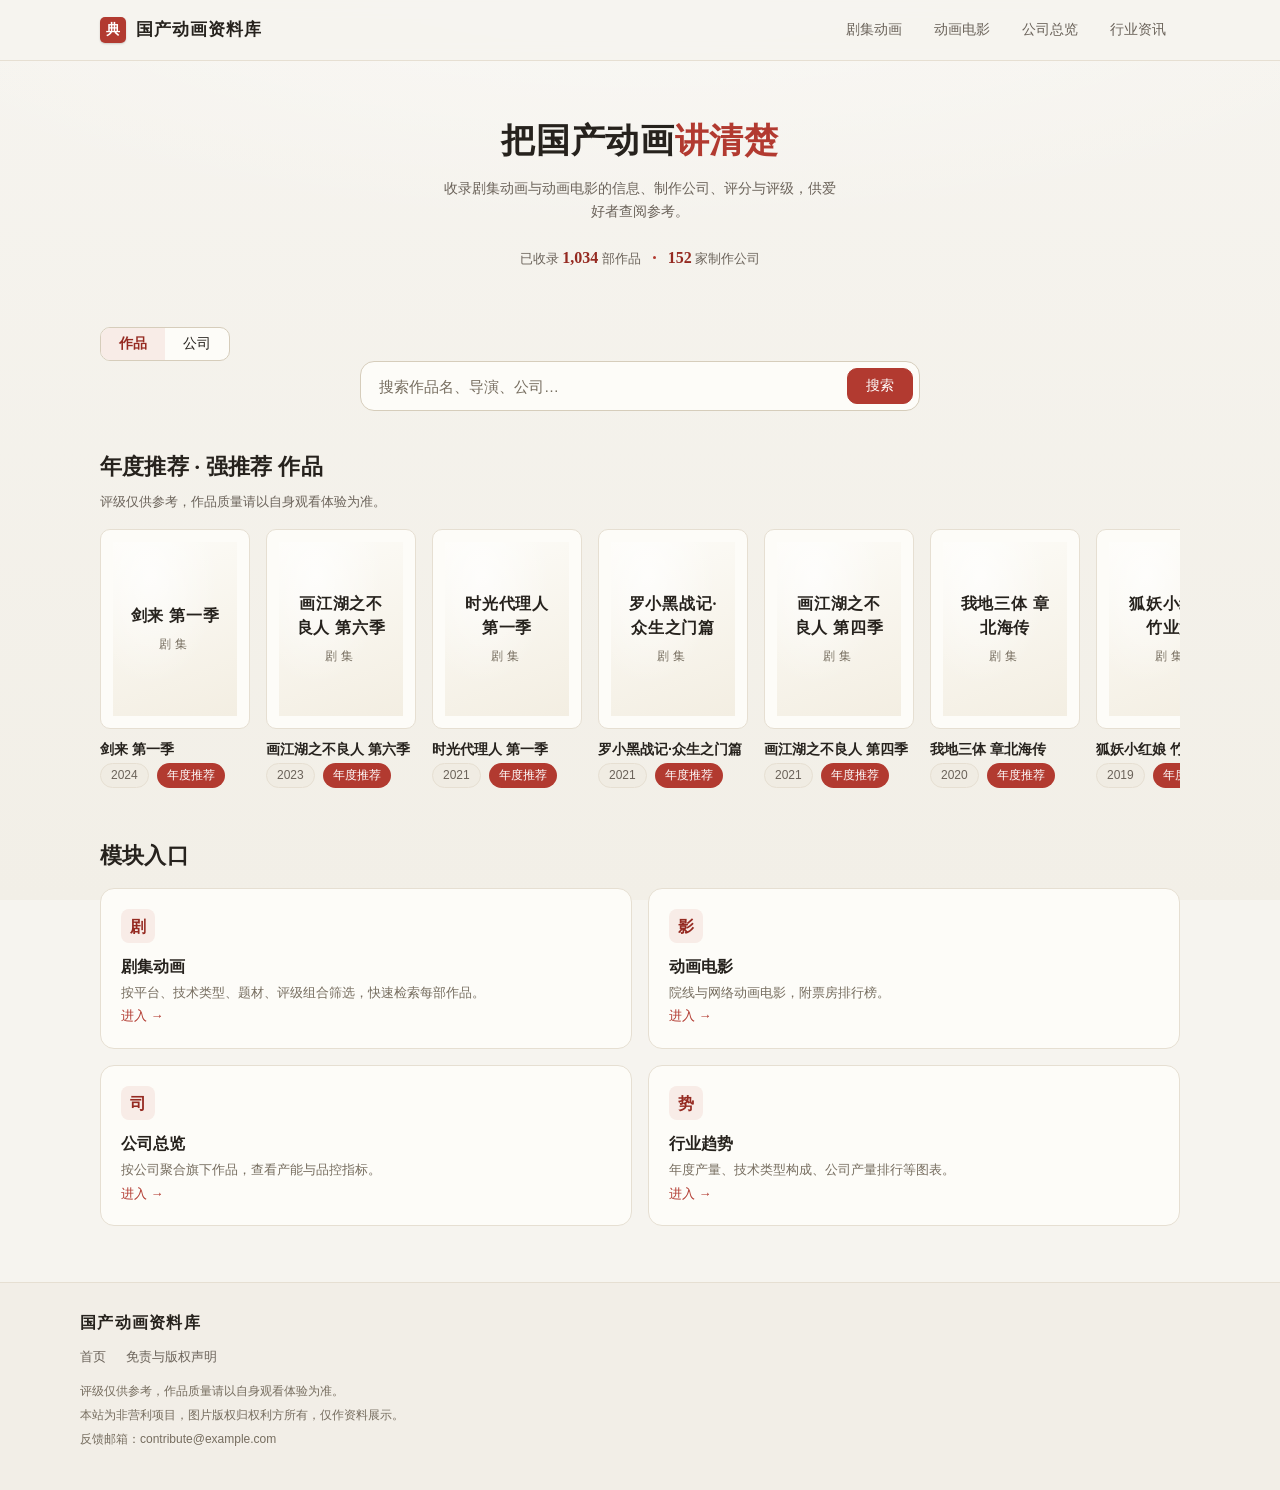
==== index.html @ db4b47f0 "Add files via upload" ====
<!doctype html>
<!-- ============================================================
  国产动画资料库 | 主页 index.html
  ------------------------------------------------------------
  结构（自上而下）：
  1. 定位区（hero）：站名定位 + 收录统计（JS 填充数字）
  2. 全站搜索（#search-box，由 js/index.js 的 App.initSearch 注入）
  3. 年度推荐 · 强推荐 作品（横向滚动卡片行，JS 渲染）
  4. 模块入口：剧集动画 / 动画电影 / 公司总览 / 行业资讯
  5. 页脚（#site-footer，由 js/common.js 的 App.mountChrome 注入）

  依赖：css/style.css、tv-data.js（数据）、js/common.js（公共）、js/index.js（本页逻辑）
  注：顶栏导航由 common.js 统一挂载，勿在此手写导航。
  ============================================================ -->
<html lang="zh-CN">
  <head>
    <meta charset="UTF-8" />
    <meta name="viewport" content="width=device-width, initial-scale=1.0" />
    <title>国产动画资料库 | 把国产动画讲清楚</title>
    <meta
      name="description"
      content="收录剧集动画与动画电影的信息、制作公司、评分与评级，独立于平台之外，供爱好者查阅参考。"
    />
    <link rel="icon" href="favicon.svg" type="image/svg+xml" />
    <link rel="stylesheet" href="css/style.css" />
  </head>

  <body>
    <!-- 顶栏（由 common.js 挂载导航内容） -->
    <header class="site-header" id="site-header"></header>

    <main class="site-main">
      <div class="container">
        <!-- ============ 1. 定位区 ============ -->
        <section class="site-hero">
          <h1 class="hero-title">把国产动画<span class="mark">讲清楚</span></h1>
          <p class="hero-sub">
            收录剧集动画与动画电影的信息、制作公司、评分与评级，供爱好者查阅参考。
          </p>
          <!-- 统计数字由 js/index.js 从数据实时计算填充 -->
          <p class="stat-line-hero">
            <span>已收录 <strong id="stat-total">…</strong> 部作品</span>
            <span class="sep"></span>
            <span><strong id="stat-company">…</strong> 家制作公司</span>
          </p>
        </section>

        <!-- ============ 2. 全站搜索（作品 / 公司） ============ -->
        <div id="search-box"></div>

        <!-- ============ 3. 年度推荐 · 强推荐 作品 ============ -->
        <section class="home-block">
          <h2>年度推荐 · 强推荐 作品</h2>
          <p class="sub">评级仅供参考，作品质量请以自身观看体验为准。</p>
          <!-- 卡片行由 js/index.js 渲染（横向滚动） -->
          <div class="h-scroll" id="top-works"></div>
        </section>

        <!-- ============ 4. 模块入口 ============ -->
        <section class="home-block">
          <h2>模块入口</h2>
          <div class="entry-grid">
            <a class="entry-card" href="series.html">
              <div class="ec-icon">剧</div>
              <h3>剧集动画</h3>
              <p class="ec-desc">
                按平台、技术类型、题材、评级组合筛选，快速检索每部作品。
              </p>
              <span class="ec-go">进入 →</span>
            </a>
            <a class="entry-card" href="movies.html">
              <div class="ec-icon">影</div>
              <h3>动画电影</h3>
              <p class="ec-desc">院线与网络动画电影，附票房排行榜。</p>
              <span class="ec-go">进入 →</span>
            </a>
            <a class="entry-card" href="company.html">
              <div class="ec-icon">司</div>
              <h3>公司总览</h3>
              <p class="ec-desc">按公司聚合旗下作品，查看产能与品控指标。</p>
              <span class="ec-go">进入 →</span>
            </a>
            <a class="entry-card" href="industry.html">
              <div class="ec-icon">势</div>
              <h3>行业趋势</h3>
              <p class="ec-desc">
                年度产量、技术类型构成、公司产量排行等图表。
              </p>
              <span class="ec-go">进入 →</span>
            </a>
          </div>
        </section>
      </div>
    </main>

    <!-- 页脚（由 common.js 挂载内容） -->
    <footer class="site-footer" id="site-footer"></footer>

    <!-- 脚本：数据 → 公共逻辑 → 本页逻辑 -->
    <script src="tv-data.js"></script>
    <script src="js/common.js"></script>
    <script src="js/index.js"></script>
  </body>
</html>
---- css/style.css ----
/* ============================================================
   国产动画资料库 | 全站设计系统 style.css
   ------------------------------------------------------------
   美术方向：宣纸 · 墨 · 朱砂（典籍 / 字典气质）
   - 纸色   #f6f4ef  宣纸底
   - 墨色   #26221d  正文墨
   - 朱砂   #b23a30  唯一强调色（印章 / 链接 / 评级高亮）
   - 标题   宋体系（Noto Serif SC / Source Han Serif SC / Songti SC / SimSun）
   - 正文   黑体系（系统默认 sans-serif）

   设计原则（taste-skill + impeccable 校准）：
   - 单页视觉层级：一个强调色（朱砂），其余全部纸墨灰度
   - 标题一律宽容器，禁止换行成墙（最多 2-3 行）
   - 网格用 auto-fill，天然无空洞；章节间距大，段落感分明
   - 大量空数据的场景（本网站初期字段大量缺失）：空状态本身
     也是设计：封面占位做"古籍书名页"风格，缺失字段显示
     "暂无"，禁止丑陋的空白
   - 无障碍：focus-visible 可见、prefers-reduced-motion 降级、
     语义化标签、aria-current 导航高亮

   使用方式：全站页面 <link rel="stylesheet" href="css/style.css">
   令牌集中在 :root，改主题只改这里。
   ============================================================ */

/* ============================================================
   1. 设计令牌（:root）
   ============================================================ */
:root {
  /* ---- 颜色：纸墨 ---- */
  --bg: #f6f4ef;              /* 宣纸底（页面背景） */
  --surface: #fdfcf8;         /* 纸卡（卡片/面板背景） */
  --surface-2: #f0ece3;       /* 浅纸（次级底色/hover） */
  --border: #e6dfd2;          /* 细线（hairline 分隔线） */
  --border-strong: #d6cdbb;   /* 强边框（输入框等） */
  --text: #26221d;            /* 墨（正文） */
  --text-2: #6b635a;          /* 暖墨灰（次级文字） */
  --text-3: #766d5f;          /* 浅墨（弱化文字/占位） */
  --muted: #7d7466;
  --muted-soft: #f0ece3;

  /* ---- 颜色：印泥朱砂（唯一强调色） ---- */
  --accent: #b23a30;          /* 朱砂主色 */
  --accent-strong: #952a21;   /* 深朱（hover/按压） */
  --accent-soft: #f8ece7;     /* 浅朱底（选中态背景） */
  --accent-line: #e6c5bc;     /* 朱线（描边） */

  /* ---- 颜色：语义（评级徽标等） ---- */
  --ok: #3d6b3d;              /* 正面（佳作类） */
  --ok-soft: #eef3e8;
  --warn: #8a5a17;
  --warn-soft: #f7f0e0;
  --danger: #9a2b23;          /* 警示（不推荐类） */
  --danger-soft: #f9eae6;

  /* ---- 字体 ---- */
  --font-display: "Noto Serif SC", "Source Han Serif SC", "Songti SC", "SimSun", serif; /* 标题宋体 */
  --font-body: -apple-system, "Segoe UI", "Microsoft YaHei", "PingFang SC", "Hiragino Sans GB", sans-serif; /* 正文黑体 */

  /* ---- 字号阶梯 ---- */
  --fs-tiny: 12px;
  --fs-small: 13px;
  --fs-body: 14px;
  --fs-medium: 16px;
  --fs-large: 18px;
  --fs-title: 22px;
  --fs-hero: 30px;

  /* ---- 间距阶梯（8px 基准） ---- */
  --sp-1: 4px;
  --sp-2: 8px;
  --sp-3: 12px;
  --sp-4: 16px;
  --sp-5: 20px;
  --sp-6: 28px;
  --sp-7: 40px;
  --sp-8: 56px;

  /* ---- 圆角 ---- */
  --r-sm: 6px;
  --r-md: 10px;
  --r-lg: 14px;
  --r-pill: 999px;

  /* ---- 阴影（纸感，轻微） ---- */
  --shadow-sm: 0 1px 2px rgb(38 34 29 / 0.08);
  --shadow-md: 0 4px 14px rgb(38 34 29 / 0.10);
  --shadow-lg: 0 10px 30px rgb(38 34 29 / 0.14);

  /* ---- 布局 ---- */
  --container: 1120px;        /* 内容最大宽度 */
  --header-h: 60px;           /* 顶栏高度 */
}

/* ============================================================
   2. 基础重置与全局
   ============================================================ */
* { margin: 0; padding: 0; box-sizing: border-box; }

html { -webkit-text-size-adjust: 100%; }

body {
  font-family: var(--font-body);
  font-size: var(--fs-body);
  line-height: 1.7;
  color: var(--text);
  background: var(--bg);
  /* 宣纸质感：极淡的暖色噪点渐变，模拟纸面纤维 */
  background-image:
    radial-gradient(ellipse 120% 60% at 50% -10%, rgb(255 255 255 / 0.5), transparent 60%),
    linear-gradient(180deg, var(--bg) 0%, #f2efe7 100%);
  background-attachment: fixed;
  min-height: 100vh;
  display: flex;
  flex-direction: column;
}

/* 正文中的链接：朱砂、带下划线，hover 深朱 */
a { color: var(--accent); text-decoration: none; }
a:hover { color: var(--accent-strong); text-decoration: underline; }

/* 标题：宋体（典籍气质），墨色；宽容器，禁止换行成墙 */
h1, h2, h3, h4 { font-family: var(--font-display); color: var(--text); line-height: 1.45; }
h1 { font-size: var(--fs-hero); font-weight: 700; letter-spacing: 0.02em; }
h2 { font-size: var(--fs-title); font-weight: 700; letter-spacing: 0.01em; }
h3 { font-size: var(--fs-large); font-weight: 600; }

img { max-width: 100%; display: block; }

/* 文字选中：淡朱底色 */
::selection { background: var(--accent-line); color: var(--text); }

/* 主内容区：撑开剩余高度，页脚贴底 */
.site-main { flex: 1; }

/* 内容容器 */
.container {
  width: 100%;
  max-width: var(--container);
  margin: 0 auto;
  padding: 0 var(--sp-5);
}

/* 区块标题带副标（如"评级仅供参考"） */
.block-title { display: flex; align-items: baseline; gap: var(--sp-3); flex-wrap: wrap; }
.block-title .sub { font-size: var(--fs-small); color: var(--text-3); font-weight: 400; }

/* ============================================================
   3. 顶栏导航
   ============================================================ */
.site-header {
  position: sticky; top: 0; z-index: 100;
  background: rgb(246 244 239 / 0.92);
  backdrop-filter: blur(8px);
  border-bottom: 1px solid var(--border);
}
.header-inner {
  height: var(--header-h);
  display: flex; align-items: center; gap: var(--sp-5);
}

/* 站名：印章 + 名称 */
.brand {
  display: flex; align-items: center; gap: 10px;
  color: var(--text); text-decoration: none;
}
.brand:hover { color: var(--text); text-decoration: none; }
/* 朱砂印章方块，内嵌"典"字 */
.brand .seal {
  width: 26px; height: 26px; border-radius: 5px;
  background: var(--accent); color: #fff;
  display: inline-flex; align-items: center; justify-content: center;
  font-family: var(--font-display); font-size: 14px; font-weight: 700;
  box-shadow: 0 1px 2px rgb(38 34 29 / 0.2);
  flex-shrink: 0;
}
.brand .cn {
  font-family: var(--font-display); font-size: 17px; font-weight: 700;
  letter-spacing: 0.06em; white-space: nowrap;
}

/* 导航链接组 */
.site-nav { margin-left: auto; }
.site-nav ul { list-style: none; display: flex; gap: 4px; }
.site-nav a {
  display: block; padding: 7px 14px; border-radius: var(--r-pill);
  color: var(--text-2); font-size: var(--fs-body);
  transition: background 140ms ease-out, color 140ms ease-out;
}
.site-nav a:hover { color: var(--text); text-decoration: none; background: var(--muted-soft); }
/* 当前页高亮：浅朱底 + 朱砂字 */
.site-nav a[aria-current="page"] {
  color: var(--accent-strong); background: var(--accent-soft);
  font-weight: 600;
}

/* 移动端导航开关（JS 切换 .open） */
.nav-toggle {
  display: none; margin-left: auto;
  width: 38px; height: 38px; border: 1px solid var(--border-strong);
  border-radius: var(--r-sm); background: var(--surface);
  color: var(--text); font-size: 18px; cursor: pointer;
}
.nav-mobile {
  display: none;
  background: var(--surface); border-bottom: 1px solid var(--border);
  padding: var(--sp-2) var(--sp-5) var(--sp-4);
}
.nav-mobile ul { list-style: none; display: grid; gap: 2px; }
.nav-mobile a {
  display: block; padding: 10px 12px; border-radius: var(--r-sm);
  color: var(--text-2);
}
.nav-mobile a:hover { text-decoration: none; background: var(--muted-soft); }
.nav-mobile a[aria-current="page"] { color: var(--accent-strong); background: var(--accent-soft); font-weight: 600; }

/* 窄屏：隐藏横向导航，显示汉堡按钮 */
@media (max-width: 760px) {
  .site-nav { display: none; }
  .nav-toggle { display: inline-flex; align-items: center; justify-content: center; }
  .nav-mobile.open { display: block; }
}

/* ============================================================
   4. 页脚
   ============================================================ */
.site-footer {
  margin-top: var(--sp-8);
  border-top: 1px solid var(--border);
  background: rgb(240 236 227 / 0.6);
}
.footer-inner { padding: var(--sp-6) 0 var(--sp-7); }
.footer-inner h3 {
  font-family: var(--font-display); letter-spacing: 0.08em;
  font-size: var(--fs-medium); margin-bottom: var(--sp-3);
}
.footer-links { display: flex; flex-wrap: wrap; gap: 6px var(--sp-5); margin-bottom: var(--sp-3); }
.footer-links a { font-size: var(--fs-small); color: var(--text-2); }
.footer-meta { display: grid; gap: 4px; }
.footer-meta span { font-size: var(--fs-tiny); color: var(--text-3); }

/* ============================================================
   5. 通用按钮
   ============================================================ */
.btn {
  display: inline-flex; align-items: center; justify-content: center; gap: 6px;
  padding: 8px 18px;
  border: 1px solid var(--border-strong); border-radius: var(--r-md);
  background: var(--surface); color: var(--text);
  font-family: inherit; font-size: var(--fs-body);
  cursor: pointer;
  transition: border-color 140ms ease-out, background 140ms ease-out, color 140ms ease-out, box-shadow 140ms ease-out;
}
.btn:hover { border-color: var(--accent-line); box-shadow: var(--shadow-sm); }
/* 主按钮：朱砂实底 + 白字（对比度达标） */
.btn--primary {
  background: var(--accent); border-color: var(--accent); color: #fff;
}
.btn--primary:hover { background: var(--accent-strong); border-color: var(--accent-strong); color: #fff; }
/* 分段选择器（作品/公司 tab 等）：选中项浅朱底 */
.segmented { display: inline-flex; border: 1px solid var(--border-strong); border-radius: var(--r-md); overflow: hidden; background: var(--surface); }
.segmented .btn {
  border: 0; border-radius: 0; background: transparent; padding: 7px 18px;
}
.segmented .btn[aria-pressed="true"] { background: var(--accent-soft); color: var(--accent-strong); font-weight: 600; }

/* ============================================================
   6. 徽标（评级 / 类型标签等小标识）
   ============================================================ */
.badge {
  display: inline-flex; align-items: center;
  padding: 1px 9px; border-radius: var(--r-pill);
  font-size: var(--fs-tiny); line-height: 1.8; white-space: nowrap;
  border: 1px solid transparent;
}
/* 评级徽标配色（按对外 grade 分档） */
.badge--annual { background: var(--accent); color: #fff; }            /* 年度推荐：朱砂实底 */
.badge--excellent { background: var(--text); color: #fff; }           /* 佳作：墨实底 */
.badge--ok { background: var(--surface); border-color: var(--border-strong); color: var(--text-2); } /* 还行/能看：中性描边 */
.badge--pending { background: transparent; border-style: dashed; border-color: var(--border-strong); color: var(--text-3); } /* 暂未评级：虚线 */
.badge--reject { background: var(--surface); border-color: var(--accent-line); color: var(--danger); } /* 不推荐：朱线灰底 */

/* 通用小标签（技术类型 / 题材等）：浅纸底 */
.tag {
  display: inline-flex; align-items: center;
  padding: 1px 10px; border-radius: var(--r-pill);
  font-size: var(--fs-tiny); line-height: 1.8;
  background: var(--muted-soft); color: var(--text-2);
  border: 1px solid var(--border);
}

/* ============================================================
   7. 作品卡（列表页 / 首页通用）
   ============================================================ */
/* auto-fill 网格：任意数量卡片都不留空洞 */
.work-grid {
  display: grid;
  grid-template-columns: repeat(auto-fill, minmax(150px, 1fr));
  gap: var(--sp-5) var(--sp-4);
}
.work-grid--wide { grid-template-columns: repeat(auto-fill, minmax(170px, 1fr)); }

.work-card {
  display: block; text-decoration: none; color: var(--text);
}
.work-card:hover { text-decoration: none; color: var(--text); }

/* 封面区：3:4 竖版，圆角纸卡 */
.work-card .cover {
  aspect-ratio: 3 / 4;
  border-radius: var(--r-md);
  border: 1px solid var(--border);
  background: var(--surface);
  overflow: hidden;
  position: relative;
  display: flex; align-items: center; justify-content: center;
  padding: var(--sp-3);
  transition: border-color 160ms ease-out, box-shadow 160ms ease-out, transform 160ms ease-out;
}
.work-card:hover .cover {
  border-color: var(--accent-line);
  box-shadow: var(--shadow-md);
  transform: translateY(-2px);
}
.work-card .cover img { width: 100%; height: 100%; object-fit: cover; }

/* 封面占位：无图时的"古籍书名页"风格（宋体居中，纸纹底） */
.cover-placeholder {
  width: 100%; height: 100%;
  display: flex; flex-direction: column; align-items: center; justify-content: center; gap: 6px;
  background:
    radial-gradient(ellipse at 30% 20%, rgb(255 255 255 / 0.7), transparent 55%),
    linear-gradient(160deg, var(--surface) 0%, #f3eee2 100%);
  text-align: center;
  padding: var(--sp-3);
}
.cover-placeholder .cp-name {
  font-family: var(--font-display);
  font-size: var(--fs-medium); font-weight: 600; color: var(--text);
  line-height: 1.5; letter-spacing: 0.05em;
  display: -webkit-box; -webkit-line-clamp: 4; -webkit-box-orient: vertical; overflow: hidden;
}
.cover-placeholder .cp-type {
  font-size: var(--fs-tiny); color: var(--text-3);
  letter-spacing: 0.3em;
}

/* 卡内文字 */
.work-card .w-name {
  margin-top: 10px;
  font-size: var(--fs-body); font-weight: 600; line-height: 1.45;
  display: -webkit-box; -webkit-line-clamp: 2; -webkit-box-orient: vertical; overflow: hidden;
}
.work-card .w-meta {
  margin-top: 3px;
  display: flex; align-items: center; gap: 8px; flex-wrap: wrap;
  font-size: var(--fs-small); color: var(--text-3);
}

/* 横向滚动行（首页强推荐区） */
.h-scroll {
  display: flex; gap: var(--sp-4);
  overflow-x: auto; padding-bottom: var(--sp-3);
  scroll-snap-type: x proximity;
  scrollbar-width: none;
}
.h-scroll::-webkit-scrollbar { display: none; }
.h-scroll .work-card { flex: 0 0 150px; scroll-snap-align: start; }

/* ============================================================
   8. 搜索区（首页）
   ============================================================ */
.search-hero { margin: var(--sp-6) 0 0; }
.search-bar {
  max-width: 560px; margin: 0 auto;
  display: flex; align-items: center; gap: 8px;
  background: var(--surface);
  border: 1px solid var(--border-strong);
  border-radius: var(--r-lg); padding: 6px 6px 6px 18px;
  transition: border-color 140ms ease-out, box-shadow 140ms ease-out;
}
.search-bar:focus-within {
  border-color: var(--accent);
  box-shadow: 0 0 0 3px var(--accent-soft);
}
.search-bar input {
  flex: 1; border: 0; outline: none; background: transparent;
  font-family: inherit; font-size: 15px; color: var(--text);
  padding: 8px 0; min-width: 0;
}
.search-bar input::placeholder { color: var(--text-3); }

/* 搜索下拉结果 */
.search-wrap { position: relative; max-width: 560px; margin: 0 auto; }
.search-dropdown {
  display: none;
  position: absolute; left: 0; right: 0; top: calc(100% + 6px);
  background: var(--surface); border: 1px solid var(--border);
  border-radius: var(--r-lg); box-shadow: var(--shadow-md);
  padding: 6px; z-index: 30;
  text-align: left;
}
.search-dropdown.open { display: block; }
.search-dropdown .sd-item {
  display: flex; align-items: baseline; gap: 10px;
  width: 100%; text-align: left; padding: 9px 12px;
  border: 0; background: none; border-radius: var(--r-sm);
  font-family: inherit; font-size: var(--fs-body); color: var(--text);
  cursor: pointer;
}
.search-dropdown .sd-item:hover, .search-dropdown .sd-item[aria-selected="true"] { background: var(--muted-soft); }
.search-dropdown .sd-item .sd-name { font-weight: 500; }
.search-dropdown .sd-item .sd-meta { margin-left: auto; font-size: var(--fs-small); color: var(--text-3); white-space: nowrap; }
.search-dropdown .sd-empty { padding: 10px 12px; font-size: var(--fs-small); color: var(--text-2); }
.search-dropdown .sd-head {
  padding: 6px 12px 4px; font-size: var(--fs-tiny); color: var(--text-3);
  letter-spacing: 0.1em;
}

/* ============================================================
   9. 模块页头（列表页顶部说明区）
   ============================================================ */
.page-head { padding: var(--sp-7) 0 var(--sp-5); border-bottom: 1px solid var(--border); }
.page-head h1 { font-size: var(--fs-title); }
.page-head .sub { margin-top: var(--sp-2); color: var(--text-2); font-size: var(--fs-body); max-width: 60ch; }
.page-head .stat-line { margin-top: var(--sp-3); display: flex; align-items: center; gap: 10px; flex-wrap: wrap; font-size: var(--fs-small); color: var(--text-2); }
.page-head .stat-line .sep { width: 3px; height: 3px; border-radius: 50%; background: var(--accent); display: inline-block; }

/* ============================================================
   10. 筛选面板（列表页）
   ============================================================ */
.filter-panel {
  background: var(--surface); border: 1px solid var(--border);
  border-radius: var(--r-lg); padding: var(--sp-5);
  display: grid; gap: var(--sp-3);
  margin: var(--sp-5) 0;
}
.filter-row { display: flex; flex-wrap: wrap; gap: 8px 12px; align-items: center; }
.filter-row .f-label {
  font-size: var(--fs-small); color: var(--text-2); font-weight: 500;
  min-width: 56px;
}
/* 筛选选项组（chip 风格） */
.chip-group { display: flex; flex-wrap: wrap; gap: 6px; }
.chip {
  padding: 4px 14px; border-radius: var(--r-pill);
  border: 1px solid var(--border-strong);
  background: var(--surface); color: var(--text-2);
  font-size: var(--fs-small); font-family: inherit;
  cursor: pointer;
  transition: border-color 120ms ease-out, background 120ms ease-out, color 120ms ease-out;
}
.chip:hover { border-color: var(--accent-line); }
.chip[aria-pressed="true"] {
  background: var(--accent-soft); border-color: var(--accent-line);
  color: var(--accent-strong); font-weight: 600;
}
/* 年份范围输入框 */
.year-range { display: flex; align-items: center; gap: 6px; }
.year-range input {
  width: 84px; padding: 5px 10px;
  border: 1px solid var(--border-strong); border-radius: var(--r-sm);
  font-family: inherit; font-size: var(--fs-small); color: var(--text);
  background: var(--surface);
}
.year-range input:focus { outline: none; border-color: var(--accent); box-shadow: 0 0 0 3px var(--accent-soft); }
/* 面板内的文本搜索框 */
.filter-search { display: flex; gap: 8px; flex: 1; min-width: 220px; }
.filter-search input {
  flex: 1; padding: 7px 12px;
  border: 1px solid var(--border-strong); border-radius: var(--r-sm);
  font-family: inherit; font-size: var(--fs-small); color: var(--text);
  background: var(--surface); min-width: 0;
}
.filter-search input:focus { outline: none; border-color: var(--accent); box-shadow: 0 0 0 3px var(--accent-soft); }

/* 结果统计行 + 排序 */
.list-toolbar {
  display: flex; align-items: center; gap: var(--sp-4);
  margin-bottom: var(--sp-4); flex-wrap: wrap;
}
.list-toolbar .result-count { font-size: var(--fs-small); color: var(--text-2); }
.list-toolbar .result-count strong { color: var(--text); font-size: var(--fs-body); }
.list-toolbar .sort-box { margin-left: auto; display: flex; align-items: center; gap: 8px; }
.list-toolbar .sort-box label { font-size: var(--fs-small); color: var(--text-3); }
.list-toolbar select {
  padding: 5px 10px; border: 1px solid var(--border-strong); border-radius: var(--r-sm);
  font-family: inherit; font-size: var(--fs-small); color: var(--text); background: var(--surface);
}
.list-toolbar select:focus { outline: none; border-color: var(--accent); }

/* 空结果提示（筛选无匹配时的空状态） */
.empty-tip {
  padding: var(--sp-7) var(--sp-5); text-align: center;
  color: var(--text-3); font-size: var(--fs-body);
  border: 1px dashed var(--border-strong); border-radius: var(--r-lg);
}
.empty-tip .et-title { font-family: var(--font-display); font-size: var(--fs-large); color: var(--text-2); margin-bottom: 4px; }

/* ============================================================
   11. 列表行（横向条目：公司行 / 票房榜行等）
   ============================================================ */
.list-panel {
  background: var(--surface); border: 1px solid var(--border);
  border-radius: var(--r-lg); overflow: hidden;
}
.list-panel .lp-head {
  padding: 14px 20px; border-bottom: 1px solid var(--border);
  display: flex; align-items: baseline; gap: 10px;
}
.list-panel .lp-head h2 { font-size: var(--fs-medium); }
.list-panel .lp-head .cnt { font-size: var(--fs-small); color: var(--text-3); }
.list-row {
  display: flex; align-items: center; gap: 12px;
  padding: 12px 20px;
}
.list-row + .list-row { border-top: 1px solid var(--border); }
.list-row .lr-rank {
  width: 28px; flex-shrink: 0;
  font-family: var(--font-display); font-size: var(--fs-large); color: var(--text-3);
  text-align: center;
}
/* 票房榜前三名：朱砂色 */
.list-row:nth-child(-n+4) .lr-rank { color: var(--accent); }
.list-row .lr-name { font-weight: 600; font-size: var(--fs-body); }
.list-row .lr-name a { color: var(--text); }
.list-row .lr-name a:hover { color: var(--accent); text-decoration: none; }
.list-row .lr-meta { margin-left: auto; display: flex; align-items: center; gap: 10px; font-size: var(--fs-small); color: var(--text-3); white-space: nowrap; }
.list-row .lr-sub { font-size: var(--fs-small); color: var(--text-3); }

/* ============================================================
   12. 详情页通用
   ============================================================ */
/* 面包屑 */
.breadcrumb {
  padding: var(--sp-4) 0 0;
  font-size: var(--fs-small); color: var(--text-3);
  display: flex; align-items: center; gap: 8px; flex-wrap: wrap;
}
.breadcrumb a { color: var(--text-3); }
.breadcrumb a:hover { color: var(--accent); }
.breadcrumb .sep { color: var(--border-strong); }

/* 详情头：封面 + 标题区 */
.detail-head {
  display: flex; gap: var(--sp-6);
  padding: var(--sp-5) 0 var(--sp-6);
  align-items: flex-start;
}
.detail-head .dh-cover {
  width: 200px; flex-shrink: 0;
  aspect-ratio: 3 / 4;
  border-radius: var(--r-lg); border: 1px solid var(--border);
  overflow: hidden; background: var(--surface);
  display: flex; align-items: center; justify-content: center;
  box-shadow: var(--shadow-sm);
}
.detail-head .dh-cover img { width: 100%; height: 100%; object-fit: cover; }
.detail-head .dh-cover .cover-placeholder { border-radius: 0; }
.detail-body { flex: 1; min-width: 0; }
.detail-body h1 { font-size: var(--fs-title); line-height: 1.4; }
.detail-body .dh-badges { margin-top: var(--sp-3); display: flex; flex-wrap: wrap; gap: 8px; }
.detail-body .dh-meta { margin-top: var(--sp-4); display: grid; gap: 8px; }
.detail-body .dh-meta .dm-row { display: flex; gap: 12px; align-items: baseline; }
.detail-body .dh-meta .dm-label {
  flex-shrink: 0; width: 64px;
  font-size: var(--fs-small); color: var(--text-3);
}
.detail-body .dh-meta .dm-value { font-size: var(--fs-body); }
.detail-body .dh-meta .dm-value a { font-weight: 500; }
.detail-body .dh-note { margin-top: var(--sp-4); font-size: var(--fs-small); color: var(--text-3); }

@media (max-width: 640px) {
  .detail-head { flex-direction: column; align-items: center; text-align: center; }
  .detail-head .dh-cover { width: 160px; }
  .detail-body .dh-meta .dm-row { justify-content: center; }
  .detail-body .dh-badges { justify-content: center; }
}

/* 详情区块（简介 / 系列作品等） */
.detail-block {
  background: var(--surface); border: 1px solid var(--border);
  border-radius: var(--r-lg); padding: var(--sp-5);
  margin-top: var(--sp-5);
}
.detail-block h2 {
  font-size: var(--fs-medium); margin-bottom: var(--sp-3);
  display: flex; align-items: baseline; gap: var(--sp-2);
}
.detail-block h2 .sub { font-size: var(--fs-small); color: var(--text-3); font-weight: 400; }
.detail-block .db-empty { color: var(--text-3); font-size: var(--fs-small); }

/* 简介段落 */
.synopsis { font-size: var(--fs-body); color: var(--text-2); line-height: 1.9; }
.synopsis .syn-empty { color: var(--text-3); }

/* 信息表格（评分等）：左标签右值 */
.info-table { width: 100%; border-collapse: collapse; font-size: var(--fs-body); }
.info-table th, .info-table td { text-align: left; padding: 9px 0; border-bottom: 1px solid var(--border); }
.info-table th { width: 90px; font-weight: 500; color: var(--text-3); font-size: var(--fs-small); }
.info-table tr:last-child th, .info-table tr:last-child td { border-bottom: 0; }
.info-table .it-empty { color: var(--text-3); }

/* 系列作品区块内的当前作品高亮 */
.series-row { display: flex; align-items: center; gap: 12px; padding: 10px 0; }
.series-row + .series-row { border-top: 1px solid var(--border); }
.series-row .sr-year { width: 44px; flex-shrink: 0; font-size: var(--fs-small); color: var(--text-3); font-variant-numeric: tabular-nums; }
.series-row .sr-name { font-weight: 500; }
.series-row .sr-name a { color: var(--text); }
.series-row .sr-name a:hover { color: var(--accent); text-decoration: none; }
.series-row .sr-type { margin-left: auto; font-size: var(--fs-tiny); color: var(--text-3); }
/* 当前作品：朱砂标记 */
.series-row.current { background: var(--accent-soft); border-radius: var(--r-sm); padding: 10px 12px; margin: 0 -12px; }
.series-row.current .sr-name { color: var(--accent-strong); font-weight: 700; }

/* 时间线（公司详情页） */
.timeline { position: relative; padding: var(--sp-4) 0 0; }
.timeline .tl-item { display: flex; gap: 14px; padding: 6px 0 14px; }
.timeline .tl-dot { width: 10px; height: 10px; border-radius: 50%; background: var(--accent); margin-top: 7px; flex-shrink: 0; box-shadow: 0 0 0 3px var(--accent-soft); }
.timeline .tl-item.unrated .tl-dot { background: var(--border-strong); box-shadow: 0 0 0 3px var(--muted-soft); }
.timeline .tl-year { width: 48px; flex-shrink: 0; font-family: var(--font-display); color: var(--text-3); font-variant-numeric: tabular-nums; padding-top: 2px; }
.timeline .tl-body { flex: 1; min-width: 0; }
.timeline .tl-body .tl-name { font-weight: 600; }
.timeline .tl-body .tl-name a { color: var(--text); }
.timeline .tl-body .tl-name a:hover { color: var(--accent); text-decoration: none; }
.timeline .tl-body .tl-sub { font-size: var(--fs-small); color: var(--text-3); margin-top: 2px; }

/* 横向作品时间轴（公司详情页） */
.h-timeline {
  display: flex; gap: 4px;
  overflow-x: auto; padding: 16px 4px 8px;
  scroll-snap-type: x proximity;
}
.h-timeline .ht-item {
  flex: 0 0 104px;
  display: grid; justify-items: center; gap: 5px;
  scroll-snap-align: start;
}
.h-timeline .ht-dot {
  width: 10px; height: 10px; border-radius: 50%;
  background: var(--accent);
  box-shadow: 0 0 0 3px var(--accent-soft);
}
.h-timeline .ht-item.unrated .ht-dot { background: var(--border-strong); box-shadow: 0 0 0 3px var(--muted-soft); }
.h-timeline .ht-year { font-size: var(--fs-small); color: var(--text-3); font-variant-numeric: tabular-nums; }
.h-timeline .ht-name {
  font-size: var(--fs-small); text-align: center; line-height: 1.4;
  display: -webkit-box; -webkit-line-clamp: 2; -webkit-box-orient: vertical; overflow: hidden;
}
.h-timeline .ht-name a { color: var(--text); }
.h-timeline .ht-name a:hover { color: var(--accent); text-decoration: none; }

/* ============================================================
   13. 图表容器（行业趋势 / 公司页图表）
   ============================================================ */
.chart-box {
  background: var(--surface); border: 1px solid var(--border);
  border-radius: var(--r-lg); padding: var(--sp-5);
  margin-top: var(--sp-5);
}
.chart-box h2 { font-size: var(--fs-medium); margin-bottom: 2px; }
.chart-box .sub { font-size: var(--fs-small); color: var(--text-3); margin-bottom: var(--sp-3); }
.chart-box .chart { width: 100%; height: 320px; }
.chart-box .chart--sm { height: 260px; }

/* ============================================================
   14. 首页专用
   ============================================================ */
.site-hero { text-align: center; padding: var(--sp-8) 0 var(--sp-6); }
/* 标题宽容器：保证 2-3 行内换行，不出现文字墙 */
.hero-title { font-size: 34px; line-height: 1.4; letter-spacing: 0.02em; max-width: 22ch; margin: 0 auto; }
.hero-title .mark { color: var(--accent); }
.hero-sub { margin: var(--sp-3) auto 0; max-width: 52ch; color: var(--text-2); }
.stat-line-hero {
  margin-top: var(--sp-5);
  display: flex; align-items: center; justify-content: center; gap: 12px; flex-wrap: wrap;
  font-size: var(--fs-small); color: var(--text-2);
}
.stat-line-hero .sep { width: 3px; height: 3px; border-radius: 50%; background: var(--accent); display: inline-block; }
.stat-line-hero strong { color: var(--accent-strong); font-family: var(--font-display); font-size: var(--fs-medium); }

/* 首页区块：大间距，章节感 */
.home-block { margin-top: var(--sp-7); }
.home-block > h2 { margin-bottom: var(--sp-4); }
.home-block .sub { color: var(--text-2); font-size: var(--fs-small); margin: calc(-1 * var(--sp-2)) 0 var(--sp-4); }

/* 模块入口：宫格卡片 */
.entry-grid { display: grid; grid-template-columns: 1fr 1fr; gap: var(--sp-4); }
@media (max-width: 820px) { .entry-grid { grid-template-columns: 1fr; } }
.entry-card {
  display: block; text-decoration: none; color: var(--text);
  background: var(--surface); border: 1px solid var(--border);
  border-radius: var(--r-lg); padding: var(--sp-5);
  transition: border-color 160ms ease-out, box-shadow 160ms ease-out, transform 160ms ease-out;
}
.entry-card:hover { text-decoration: none; color: var(--text); border-color: var(--accent-line); box-shadow: var(--shadow-md); transform: translateY(-2px); }
.entry-card .ec-icon {
  width: 34px; height: 34px; border-radius: 8px;
  background: var(--accent-soft); color: var(--accent-strong);
  display: flex; align-items: center; justify-content: center;
  font-family: var(--font-display); font-weight: 700; font-size: 16px;
  margin-bottom: var(--sp-3);
}
.entry-card h3 { font-size: var(--fs-medium); }
.entry-card .ec-desc { margin-top: 4px; font-size: var(--fs-small); color: var(--text-3); }
.entry-card .ec-go { margin-top: var(--sp-3); font-size: var(--fs-small); color: var(--accent); }

/* ============================================================
   15. 声明页（legal）
   ============================================================ */
.legal-body { max-width: 760px; margin: 0 auto; padding: var(--sp-7) 0; }
.legal-body h1 { font-size: var(--fs-title); margin-bottom: var(--sp-5); }
.legal-body h2 { font-size: var(--fs-large); margin: var(--sp-6) 0 var(--sp-3); }
.legal-body p, .legal-body li { color: var(--text-2); font-size: var(--fs-body); }
.legal-body ul { padding-left: 1.4em; display: grid; gap: 6px; }
.legal-body .notice {
  border: 1px solid var(--accent-line); background: var(--accent-soft);
  border-radius: var(--r-md); padding: var(--sp-4);
  font-size: var(--fs-small); color: var(--text-2);
}

/* ============================================================
   16. 404
   ============================================================ */
.notfound { text-align: center; padding: var(--sp-8) 0; }
.notfound .nf-seal {
  width: 64px; height: 64px; margin: 0 auto var(--sp-4);
  border-radius: 12px; background: var(--accent); color: #fff;
  display: flex; align-items: center; justify-content: center;
  font-family: var(--font-display); font-size: 30px; font-weight: 700;
  box-shadow: var(--shadow-md);
}
.notfound h1 { font-size: var(--fs-title); margin-bottom: var(--sp-2); }
.notfound p { color: var(--text-2); margin-bottom: var(--sp-5); }

/* ============================================================
   17. 无障碍 / 动效偏好
   ============================================================ */
:focus-visible { outline: 2px solid var(--accent); outline-offset: 2px; }
@media (prefers-reduced-motion: reduce) {
  *, *::before, *::after { transition: none !important; animation: none !important; }
}
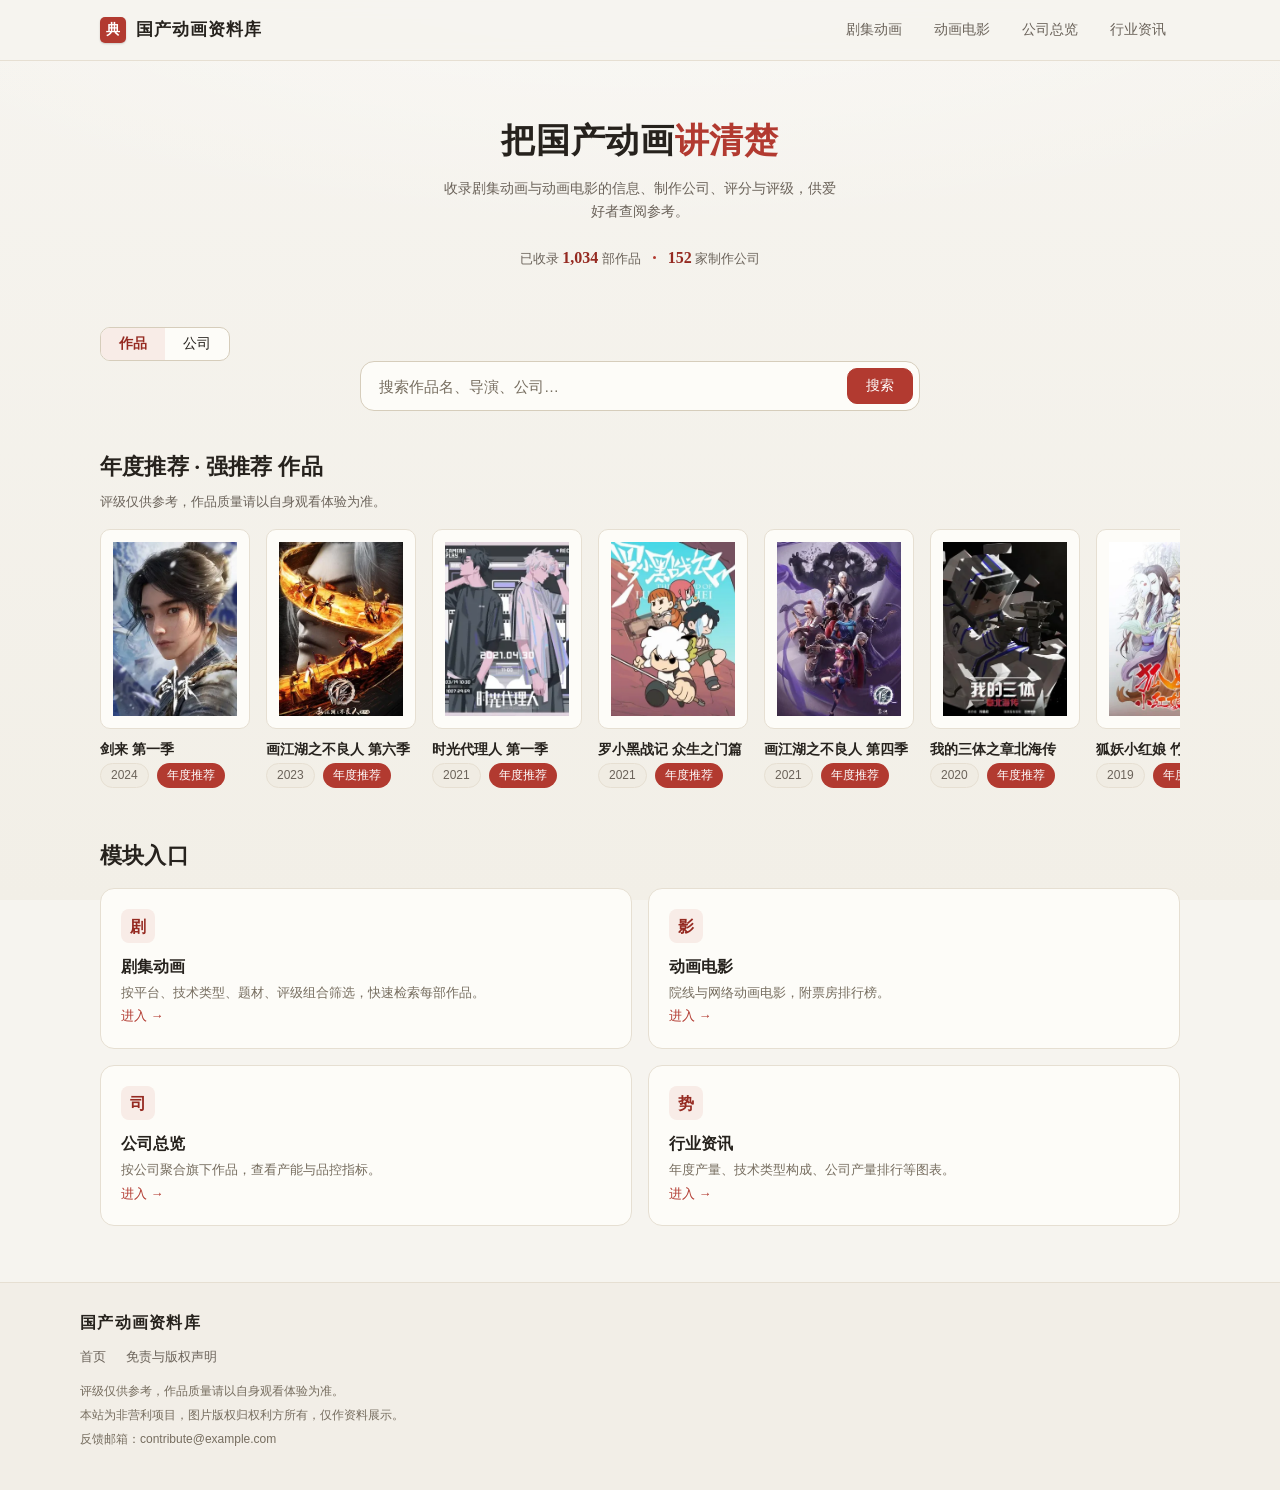
==== commit 92bc9e54: "接入强推荐17部详细数据与海报" ====
--- a/index.html
+++ b/index.html
@@ -1,4 +1,4 @@
-<!doctype html>
+<!DOCTYPE html>
 <!-- ============================================================
   国产动画资料库 | 主页 index.html
   ------------------------------------------------------------
@@ -13,92 +13,87 @@
   注：顶栏导航由 common.js 统一挂载，勿在此手写导航。
   ============================================================ -->
 <html lang="zh-CN">
-  <head>
-    <meta charset="UTF-8" />
-    <meta name="viewport" content="width=device-width, initial-scale=1.0" />
-    <title>国产动画资料库 | 把国产动画讲清楚</title>
-    <meta
-      name="description"
-      content="收录剧集动画与动画电影的信息、制作公司、评分与评级，独立于平台之外，供爱好者查阅参考。"
-    />
-    <link rel="icon" href="favicon.svg" type="image/svg+xml" />
-    <link rel="stylesheet" href="css/style.css" />
-  </head>
 
-  <body>
-    <!-- 顶栏（由 common.js 挂载导航内容） -->
-    <header class="site-header" id="site-header"></header>
+<head>
+  <meta charset="UTF-8">
+  <meta name="viewport" content="width=device-width, initial-scale=1.0">
+  <title>国产动画资料库 | 把国产动画讲清楚</title>
+  <meta name="description" content="收录剧集动画与动画电影的信息、制作公司、评分与评级，独立于平台之外，供爱好者查阅参考。">
+  <link rel="icon" href="favicon.svg" type="image/svg+xml">
+  <link rel="stylesheet" href="css/style.css">
+</head>
 
-    <main class="site-main">
-      <div class="container">
-        <!-- ============ 1. 定位区 ============ -->
-        <section class="site-hero">
-          <h1 class="hero-title">把国产动画<span class="mark">讲清楚</span></h1>
-          <p class="hero-sub">
-            收录剧集动画与动画电影的信息、制作公司、评分与评级，供爱好者查阅参考。
-          </p>
-          <!-- 统计数字由 js/index.js 从数据实时计算填充 -->
-          <p class="stat-line-hero">
-            <span>已收录 <strong id="stat-total">…</strong> 部作品</span>
-            <span class="sep"></span>
-            <span><strong id="stat-company">…</strong> 家制作公司</span>
-          </p>
-        </section>
+<body>
+  <!-- 顶栏（由 common.js 挂载导航内容） -->
+  <header class="site-header" id="site-header"></header>
 
-        <!-- ============ 2. 全站搜索（作品 / 公司） ============ -->
-        <div id="search-box"></div>
+  <main class="site-main">
+    <div class="container">
 
-        <!-- ============ 3. 年度推荐 · 强推荐 作品 ============ -->
-        <section class="home-block">
-          <h2>年度推荐 · 强推荐 作品</h2>
-          <p class="sub">评级仅供参考，作品质量请以自身观看体验为准。</p>
-          <!-- 卡片行由 js/index.js 渲染（横向滚动） -->
-          <div class="h-scroll" id="top-works"></div>
-        </section>
+      <!-- ============ 1. 定位区 ============ -->
+      <section class="site-hero">
+        <h1 class="hero-title">把国产动画<span class="mark">讲清楚</span></h1>
+        <p class="hero-sub">收录剧集动画与动画电影的信息、制作公司、评分与评级，供爱好者查阅参考。</p>
+        <!-- 统计数字由 js/index.js 从数据实时计算填充 -->
+        <p class="stat-line-hero">
+          <span>已收录 <strong id="stat-total">…</strong> 部作品</span>
+          <span class="sep"></span>
+          <span><strong id="stat-company">…</strong> 家制作公司</span>
+        </p>
+      </section>
 
-        <!-- ============ 4. 模块入口 ============ -->
-        <section class="home-block">
-          <h2>模块入口</h2>
-          <div class="entry-grid">
-            <a class="entry-card" href="series.html">
-              <div class="ec-icon">剧</div>
-              <h3>剧集动画</h3>
-              <p class="ec-desc">
-                按平台、技术类型、题材、评级组合筛选，快速检索每部作品。
-              </p>
-              <span class="ec-go">进入 →</span>
-            </a>
-            <a class="entry-card" href="movies.html">
-              <div class="ec-icon">影</div>
-              <h3>动画电影</h3>
-              <p class="ec-desc">院线与网络动画电影，附票房排行榜。</p>
-              <span class="ec-go">进入 →</span>
-            </a>
-            <a class="entry-card" href="company.html">
-              <div class="ec-icon">司</div>
-              <h3>公司总览</h3>
-              <p class="ec-desc">按公司聚合旗下作品，查看产能与品控指标。</p>
-              <span class="ec-go">进入 →</span>
-            </a>
-            <a class="entry-card" href="industry.html">
-              <div class="ec-icon">势</div>
-              <h3>行业趋势</h3>
-              <p class="ec-desc">
-                年度产量、技术类型构成、公司产量排行等图表。
-              </p>
-              <span class="ec-go">进入 →</span>
-            </a>
-          </div>
-        </section>
-      </div>
-    </main>
+      <!-- ============ 2. 全站搜索（作品 / 公司） ============ -->
+      <div id="search-box"></div>
 
-    <!-- 页脚（由 common.js 挂载内容） -->
-    <footer class="site-footer" id="site-footer"></footer>
+      <!-- ============ 3. 年度推荐 · 强推荐 作品 ============ -->
+      <section class="home-block">
+        <h2>年度推荐 · 强推荐 作品</h2>
+        <p class="sub">评级仅供参考，作品质量请以自身观看体验为准。</p>
+        <!-- 卡片行由 js/index.js 渲染（横向滚动） -->
+        <div class="h-scroll" id="top-works"></div>
+      </section>
 
-    <!-- 脚本：数据 → 公共逻辑 → 本页逻辑 -->
-    <script src="tv-data.js"></script>
-    <script src="js/common.js"></script>
-    <script src="js/index.js"></script>
-  </body>
+      <!-- ============ 4. 模块入口 ============ -->
+      <section class="home-block">
+        <h2>模块入口</h2>
+        <div class="entry-grid">
+          <a class="entry-card" href="series.html">
+            <div class="ec-icon">剧</div>
+            <h3>剧集动画</h3>
+            <p class="ec-desc">按平台、技术类型、题材、评级组合筛选，快速检索每部作品。</p>
+            <span class="ec-go">进入 →</span>
+          </a>
+          <a class="entry-card" href="movies.html">
+            <div class="ec-icon">影</div>
+            <h3>动画电影</h3>
+            <p class="ec-desc">院线与网络动画电影，附票房排行榜。</p>
+            <span class="ec-go">进入 →</span>
+          </a>
+          <a class="entry-card" href="company.html">
+            <div class="ec-icon">司</div>
+            <h3>公司总览</h3>
+            <p class="ec-desc">按公司聚合旗下作品，查看产能与品控指标。</p>
+            <span class="ec-go">进入 →</span>
+          </a>
+          <a class="entry-card" href="industry.html">
+            <div class="ec-icon">势</div>
+            <h3>行业资讯</h3>
+            <p class="ec-desc">年度产量、技术类型构成、公司产量排行等图表。</p>
+            <span class="ec-go">进入 →</span>
+          </a>
+        </div>
+      </section>
+
+    </div>
+  </main>
+
+  <!-- 页脚（由 common.js 挂载内容） -->
+  <footer class="site-footer" id="site-footer"></footer>
+
+  <!-- 脚本：数据 → 公共逻辑 → 本页逻辑 -->
+  <script src="tv-data.js"></script>
+  <script src="js/common.js"></script>
+  <script src="js/index.js"></script>
+</body>
+
 </html>
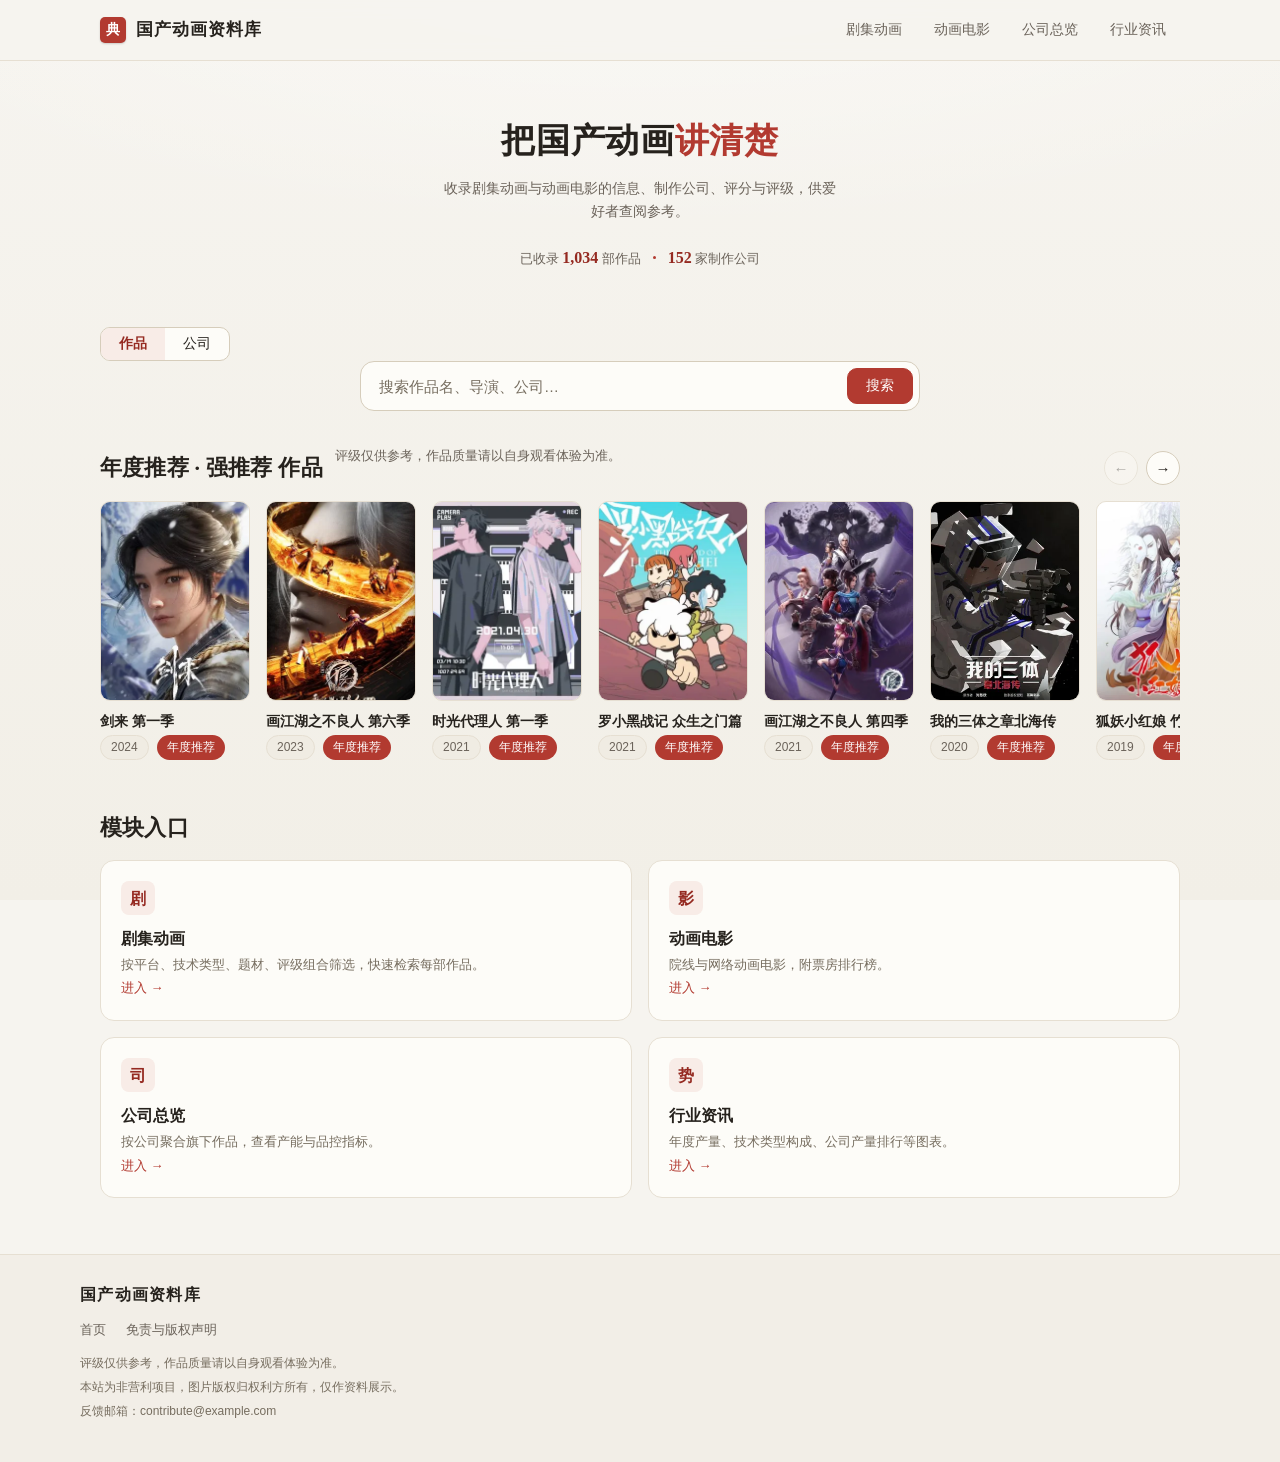
==== commit 08b3557b: "修复：首页横滚交互、移除MAL评分、海报铺满" ====
--- a/index.html
+++ b/index.html
@@ -47,9 +47,16 @@
 
       <!-- ============ 3. 年度推荐 · 强推荐 作品 ============ -->
       <section class="home-block">
-        <h2>年度推荐 · 强推荐 作品</h2>
-        <p class="sub">评级仅供参考，作品质量请以自身观看体验为准。</p>
-        <!-- 卡片行由 js/index.js 渲染（横向滚动） -->
+        <div class="h-scroll-head">
+          <h2>年度推荐 · 强推荐 作品</h2>
+          <span class="sub">评级仅供参考，作品质量请以自身观看体验为准。</span>
+          <!-- 左右滚动按钮（PC 上除滚轮/拖拽外的滚动入口） -->
+          <div class="h-scroll-nav">
+            <button type="button" class="btn" id="top-works-prev" aria-label="上一组">←</button>
+            <button type="button" class="btn" id="top-works-next" aria-label="下一组">→</button>
+          </div>
+        </div>
+        <!-- 卡片行由 js/index.js 渲染（横向滚动：按钮 / 滚轮 / 鼠标拖拽） -->
         <div class="h-scroll" id="top-works"></div>
       </section>
 
--- a/css/style.css
+++ b/css/style.css
@@ -304,7 +304,9 @@
 }
 .work-card:hover { text-decoration: none; color: var(--text); }
 
-/* 封面区：3:4 竖版，圆角纸卡 */
+/* 封面区：3:4 竖版，圆角纸卡
+   注意：本容器不能有 padding，否则图片被内边距挤出、四周露底色；
+   占位封面（.cover-placeholder）自带内边距，铺满需求由 object-fit: cover 保证 */
 .work-card .cover {
   aspect-ratio: 3 / 4;
   border-radius: var(--r-md);
@@ -313,7 +315,6 @@
   overflow: hidden;
   position: relative;
   display: flex; align-items: center; justify-content: center;
-  padding: var(--sp-3);
   transition: border-color 160ms ease-out, box-shadow 160ms ease-out, transform 160ms ease-out;
 }
 .work-card:hover .cover {
@@ -356,15 +357,35 @@
   font-size: var(--fs-small); color: var(--text-3);
 }
 
-/* 横向滚动行（首页强推荐区） */
+/* 横向滚动行（首页强推荐区）：支持鼠标拖拽（cursor grab） */
 .h-scroll {
   display: flex; gap: var(--sp-4);
   overflow-x: auto; padding-bottom: var(--sp-3);
   scroll-snap-type: x proximity;
   scrollbar-width: none;
-}
+  cursor: grab;
+}
+.h-scroll.dragging { cursor: grabbing; scroll-snap-type: none; }
 .h-scroll::-webkit-scrollbar { display: none; }
 .h-scroll .work-card { flex: 0 0 150px; scroll-snap-align: start; }
+
+/* 横滚区块标题行：标题 + 左右滚动按钮 */
+.h-scroll-head {
+  display: flex; align-items: center; gap: var(--sp-3);
+  margin-bottom: var(--sp-4);
+}
+.h-scroll-head h2 { margin-bottom: 0; }
+.h-scroll-head .sub { color: var(--text-2); font-size: var(--fs-small); }
+.h-scroll-nav {
+  margin-left: auto;
+  display: flex; gap: 8px;
+}
+.h-scroll-nav .btn {
+  width: 34px; height: 34px; padding: 0;
+  border-radius: var(--r-pill);
+  font-size: 15px; line-height: 1;
+}
+.h-scroll-nav .btn:disabled { opacity: 0.35; cursor: default; box-shadow: none; }
 
 /* ============================================================
    8. 搜索区（首页）
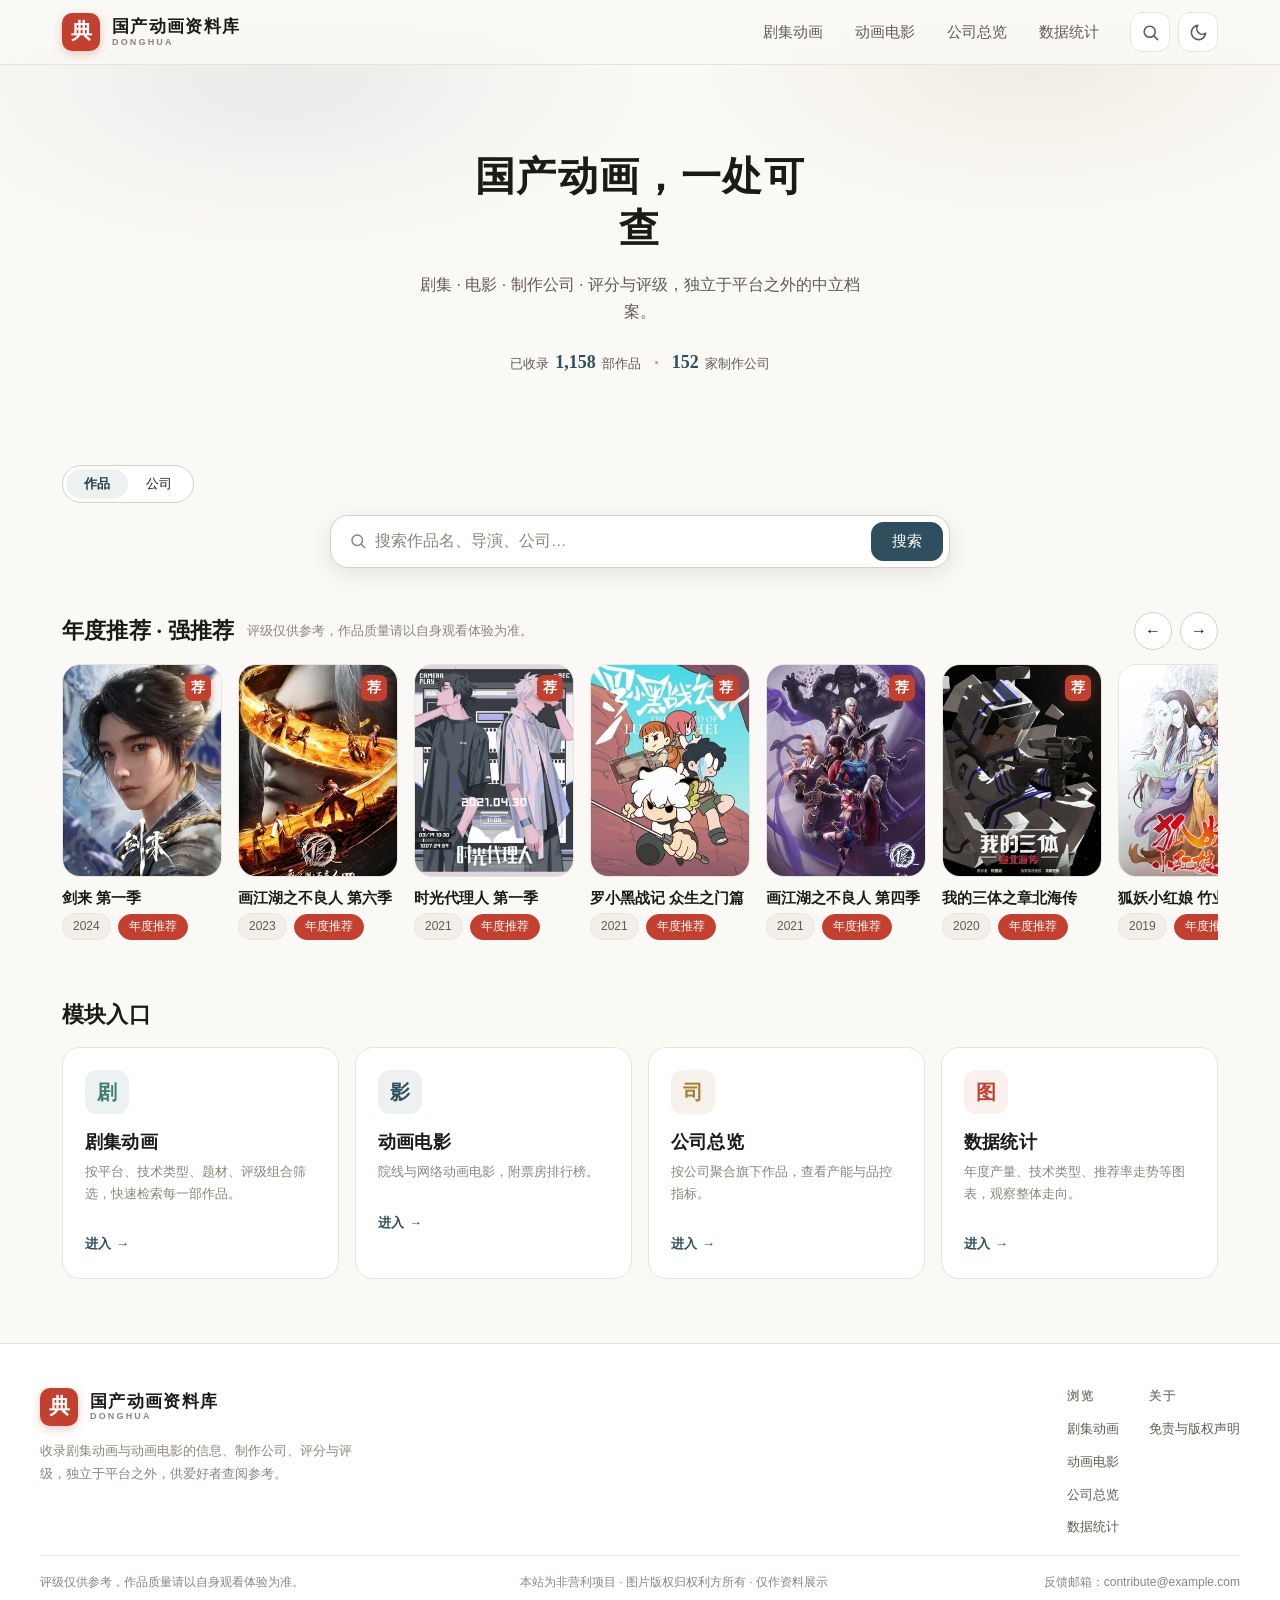
==== commit 6ab10128: "全新设计 V3 替换上线" ====
--- a/index.html
+++ b/index.html
@@ -1,92 +1,71 @@
 <!DOCTYPE html>
-<!-- ============================================================
-  国产动画资料库 | 主页 index.html
-  ------------------------------------------------------------
-  结构（自上而下）：
-  1. 定位区（hero）：站名定位 + 收录统计（JS 填充数字）
-  2. 全站搜索（#search-box，由 js/index.js 的 App.initSearch 注入）
-  3. 年度推荐 · 强推荐 作品（横向滚动卡片行，JS 渲染）
-  4. 模块入口：剧集动画 / 动画电影 / 公司总览 / 行业资讯
-  5. 页脚（#site-footer，由 js/common.js 的 App.mountChrome 注入）
-
-  依赖：css/style.css、tv-data.js（数据）、js/common.js（公共）、js/index.js（本页逻辑）
-  注：顶栏导航由 common.js 统一挂载，勿在此手写导航。
-  ============================================================ -->
 <html lang="zh-CN">
-
 <head>
+  <script>try{if(localStorage.getItem("gcan-theme")==="dark")document.documentElement.setAttribute("data-theme","dark");}catch(e){}</script>
   <meta charset="UTF-8">
   <meta name="viewport" content="width=device-width, initial-scale=1.0">
-  <title>国产动画资料库 | 把国产动画讲清楚</title>
-  <meta name="description" content="收录剧集动画与动画电影的信息、制作公司、评分与评级，独立于平台之外，供爱好者查阅参考。">
+  <title>国产动画资料库 | 国产动画，一处可查</title>
+  <meta name="description" content="收录剧集动画与动画电影的信息、制作公司、评分与评级，独立于平台之外的中立档案。">
   <link rel="icon" href="favicon.svg" type="image/svg+xml">
   <link rel="stylesheet" href="css/style.css">
 </head>
-
 <body>
-  <!-- 顶栏（由 common.js 挂载导航内容） -->
   <header class="site-header" id="site-header"></header>
+  <nav class="mobile-dock" id="mobile-dock" aria-label="移动端导航"></nav>
 
   <main class="site-main">
     <div class="container">
 
-      <!-- ============ 1. 定位区 ============ -->
       <section class="site-hero">
-        <h1 class="hero-title">把国产动画<span class="mark">讲清楚</span></h1>
-        <p class="hero-sub">收录剧集动画与动画电影的信息、制作公司、评分与评级，供爱好者查阅参考。</p>
-        <!-- 统计数字由 js/index.js 从数据实时计算填充 -->
+        <h1 class="hero-title">国产动画，一处可查</h1>
+        <p class="hero-sub">剧集 · 电影 · 制作公司 · 评分与评级，独立于平台之外的中立档案。</p>
         <p class="stat-line-hero">
-          <span>已收录 <strong id="stat-total">…</strong> 部作品</span>
+          <span class="stat">已收录 <strong id="stat-total">…</strong> 部作品</span>
           <span class="sep"></span>
-          <span><strong id="stat-company">…</strong> 家制作公司</span>
+          <span class="stat"><strong id="stat-company">…</strong> 家制作公司</span>
         </p>
       </section>
 
-      <!-- ============ 2. 全站搜索（作品 / 公司） ============ -->
       <div id="search-box"></div>
 
-      <!-- ============ 3. 年度推荐 · 强推荐 作品 ============ -->
-      <section class="home-block">
+      <section class="home-block reveal">
         <div class="h-scroll-head">
-          <h2>年度推荐 · 强推荐 作品</h2>
+          <h2>年度推荐 · 强推荐</h2>
           <span class="sub">评级仅供参考，作品质量请以自身观看体验为准。</span>
-          <!-- 左右滚动按钮（PC 上除滚轮/拖拽外的滚动入口） -->
           <div class="h-scroll-nav">
             <button type="button" class="btn" id="top-works-prev" aria-label="上一组">←</button>
             <button type="button" class="btn" id="top-works-next" aria-label="下一组">→</button>
           </div>
         </div>
-        <!-- 卡片行由 js/index.js 渲染（横向滚动：按钮 / 滚轮 / 鼠标拖拽） -->
         <div class="h-scroll" id="top-works"></div>
       </section>
 
-      <!-- ============ 4. 模块入口 ============ -->
-      <section class="home-block">
-        <h2>模块入口</h2>
+      <section class="home-block reveal">
+        <div class="section-head"><h2>模块入口</h2></div>
         <div class="entry-grid">
-          <a class="entry-card" href="series.html">
+          <a class="entry-card" href="series.html" style="--ec-fg:var(--jade);--ec-bg:var(--jade-soft);">
             <div class="ec-icon">剧</div>
             <h3>剧集动画</h3>
-            <p class="ec-desc">按平台、技术类型、题材、评级组合筛选，快速检索每部作品。</p>
-            <span class="ec-go">进入 →</span>
+            <p class="ec-desc">按平台、技术类型、题材、评级组合筛选，快速检索每一部作品。</p>
+            <span class="ec-go">进入</span>
           </a>
-          <a class="entry-card" href="movies.html">
+          <a class="entry-card" href="movies.html" style="--ec-fg:var(--accent);--ec-bg:var(--accent-soft);">
             <div class="ec-icon">影</div>
             <h3>动画电影</h3>
             <p class="ec-desc">院线与网络动画电影，附票房排行榜。</p>
-            <span class="ec-go">进入 →</span>
+            <span class="ec-go">进入</span>
           </a>
-          <a class="entry-card" href="company.html">
+          <a class="entry-card" href="company.html" style="--ec-fg:var(--gold);--ec-bg:var(--gold-soft);">
             <div class="ec-icon">司</div>
             <h3>公司总览</h3>
             <p class="ec-desc">按公司聚合旗下作品，查看产能与品控指标。</p>
-            <span class="ec-go">进入 →</span>
+            <span class="ec-go">进入</span>
           </a>
-          <a class="entry-card" href="industry.html">
-            <div class="ec-icon">势</div>
-            <h3>行业资讯</h3>
-            <p class="ec-desc">年度产量、技术类型构成、公司产量排行等图表。</p>
-            <span class="ec-go">进入 →</span>
+          <a class="entry-card" href="industry.html" style="--ec-fg:var(--cinnabar);--ec-bg:var(--cinnabar-soft);">
+            <div class="ec-icon">图</div>
+            <h3>数据统计</h3>
+            <p class="ec-desc">年度产量、技术类型、推荐率走势等图表，观察整体走向。</p>
+            <span class="ec-go">进入</span>
           </a>
         </div>
       </section>
@@ -94,13 +73,10 @@
     </div>
   </main>
 
-  <!-- 页脚（由 common.js 挂载内容） -->
   <footer class="site-footer" id="site-footer"></footer>
 
-  <!-- 脚本：数据 → 公共逻辑 → 本页逻辑 -->
   <script src="tv-data.js"></script>
   <script src="js/common.js"></script>
   <script src="js/index.js"></script>
 </body>
-
 </html>
--- a/css/style.css
+++ b/css/style.css
@@ -1,138 +1,164 @@
 /* ============================================================
-   国产动画资料库 | 全站设计系统 style.css
+   国产动画资料库 · 全站设计系统
    ------------------------------------------------------------
-   美术方向：宣纸 · 墨 · 朱砂（典籍 / 字典气质）
-   - 纸色   #f6f4ef  宣纸底
-   - 墨色   #26221d  正文墨
-   - 朱砂   #b23a30  唯一强调色（印章 / 链接 / 评级高亮）
-   - 标题   宋体系（Noto Serif SC / Source Han Serif SC / Songti SC / SimSun）
-   - 正文   黑体系（系统默认 sans-serif）
-
-   设计原则（taste-skill + impeccable 校准）：
-   - 单页视觉层级：一个强调色（朱砂），其余全部纸墨灰度
-   - 标题一律宽容器，禁止换行成墙（最多 2-3 行）
-   - 网格用 auto-fill，天然无空洞；章节间距大，段落感分明
-   - 大量空数据的场景（本网站初期字段大量缺失）：空状态本身
-     也是设计：封面占位做"古籍书名页"风格，缺失字段显示
-     "暂无"，禁止丑陋的空白
-   - 无障碍：focus-visible 可见、prefers-reduced-motion 降级、
-     语义化标签、aria-current 导航高亮
-
-   使用方式：全站页面 <link rel="stylesheet" href="css/style.css">
-   令牌集中在 :root，改主题只改这里。
-   ============================================================ */
-
-/* ============================================================
-   1. 设计令牌（:root）
+   设计稿《网站设计稿（定稿）.md》
+   概念：一本「片尾字幕」般的公共档案；每部作品都是一张「片名卡」
+
+   - 默认浅色「纸」（档案感、耐读），深色「幕」为可选项
+   - 结构用「玄青」，情绪用「朱砂」（仅评级），数据用「赭金」，类型用「青绿」
+   - 96% 作品无海报 → 片名卡承载，缺图从「破绽」变为「风格」
+   - 移动端底部悬浮胶囊 Dock，4 入口直接可见，不用汉堡菜单
+   ============================================================ */
+
+/* ============================================================
+   1. 设计令牌（:root = 浅色「纸」默认）
    ============================================================ */
 :root {
-  /* ---- 颜色：纸墨 ---- */
-  --bg: #f6f4ef;              /* 宣纸底（页面背景） */
-  --surface: #fdfcf8;         /* 纸卡（卡片/面板背景） */
-  --surface-2: #f0ece3;       /* 浅纸（次级底色/hover） */
-  --border: #e6dfd2;          /* 细线（hairline 分隔线） */
-  --border-strong: #d6cdbb;   /* 强边框（输入框等） */
-  --text: #26221d;            /* 墨（正文） */
-  --text-2: #6b635a;          /* 暖墨灰（次级文字） */
-  --text-3: #766d5f;          /* 浅墨（弱化文字/占位） */
-  --muted: #7d7466;
-  --muted-soft: #f0ece3;
-
-  /* ---- 颜色：印泥朱砂（唯一强调色） ---- */
-  --accent: #b23a30;          /* 朱砂主色 */
-  --accent-strong: #952a21;   /* 深朱（hover/按压） */
-  --accent-soft: #f8ece7;     /* 浅朱底（选中态背景） */
-  --accent-line: #e6c5bc;     /* 朱线（描边） */
-
-  /* ---- 颜色：语义（评级徽标等） ---- */
-  --ok: #3d6b3d;              /* 正面（佳作类） */
-  --ok-soft: #eef3e8;
-  --warn: #8a5a17;
-  --warn-soft: #f7f0e0;
-  --danger: #9a2b23;          /* 警示（不推荐类） */
-  --danger-soft: #f9eae6;
+  /* ---- 纸 · 底与表面 ---- */
+  --bg: #faf9f6;
+  --surface: #ffffff;
+  --surface-2: #f2efe9;
+  --border: #e8e4da;
+  --border-strong: #d6d1c4;
+
+  /* ---- 墨 · 文字 ---- */
+  --text: #1b1a17;
+  --text-2: #5f5b54;
+  --text-3: #8a857c;
+  --muted: #8a857c;
+
+  /* ---- 玄青（结构色：导航/链接/按钮/选中） ---- */
+  --accent: #2f4f5e;
+  --accent-strong: #243e4a;
+  --accent-soft: rgba(47, 79, 94, 0.08);
+  --accent-line: rgba(47, 79, 94, 0.28);
+
+  /* ---- 朱砂（唯一热色 = 评级） ---- */
+  --cinnabar: #c2402f;
+  --cinnabar-soft: rgba(194, 64, 47, 0.08);
+
+  /* ---- 赭金（数据亮点） ---- */
+  --gold: #a67e3a;
+  --gold-soft: rgba(166, 126, 58, 0.10);
+
+  /* ---- 青绿（技术类型 / 还行评级） ---- */
+  --jade: #3f7d72;
+  --jade-soft: rgba(63, 125, 114, 0.10);
 
   /* ---- 字体 ---- */
-  --font-display: "Noto Serif SC", "Source Han Serif SC", "Songti SC", "SimSun", serif; /* 标题宋体 */
-  --font-body: -apple-system, "Segoe UI", "Microsoft YaHei", "PingFang SC", "Hiragino Sans GB", sans-serif; /* 正文黑体 */
+  --font-display: "Noto Serif SC", "Source Han Serif SC", "Songti SC", "SimSun", "STSong", serif;
+  --font-body: -apple-system, "Segoe UI", "PingFang SC", "Hiragino Sans GB", "Microsoft YaHei", "HarmonyOS Sans SC", sans-serif;
 
   /* ---- 字号阶梯 ---- */
   --fs-tiny: 12px;
   --fs-small: 13px;
-  --fs-body: 14px;
+  --fs-body: 14.5px;
   --fs-medium: 16px;
   --fs-large: 18px;
   --fs-title: 22px;
   --fs-hero: 30px;
-
-  /* ---- 间距阶梯（8px 基准） ---- */
+  --fs-display: 40px;
+
+  /* ---- 间距（8px 基准） ---- */
   --sp-1: 4px;
   --sp-2: 8px;
   --sp-3: 12px;
   --sp-4: 16px;
-  --sp-5: 20px;
-  --sp-6: 28px;
-  --sp-7: 40px;
-  --sp-8: 56px;
+  --sp-5: 22px;
+  --sp-6: 30px;
+  --sp-7: 44px;
+  --sp-8: 64px;
 
   /* ---- 圆角 ---- */
-  --r-sm: 6px;
-  --r-md: 10px;
-  --r-lg: 14px;
+  --r-sm: 8px;
+  --r-md: 12px;
+  --r-lg: 18px;
   --r-pill: 999px;
 
-  /* ---- 阴影（纸感，轻微） ---- */
-  --shadow-sm: 0 1px 2px rgb(38 34 29 / 0.08);
-  --shadow-md: 0 4px 14px rgb(38 34 29 / 0.10);
-  --shadow-lg: 0 10px 30px rgb(38 34 29 / 0.14);
+  /* ---- 阴影（浅色下轻、暖） ---- */
+  --shadow-sm: 0 1px 2px rgba(27, 26, 23, 0.06);
+  --shadow-md: 0 6px 20px rgba(27, 26, 23, 0.10);
+  --shadow-lg: 0 16px 44px rgba(27, 26, 23, 0.16);
 
   /* ---- 布局 ---- */
-  --container: 1120px;        /* 内容最大宽度 */
-  --header-h: 60px;           /* 顶栏高度 */
+  --container: 1200px;
+  --header-h: 64px;
+}
+
+/* ============================================================
+   1.1 深色主题「幕」
+   ============================================================ */
+[data-theme="dark"] {
+  --bg: #141518;
+  --surface: #1d1f23;
+  --surface-2: #26282c;
+  --border: #2a2d31;
+  --border-strong: #3a3e43;
+
+  --text: #ece9e4;
+  --text-2: #b0aca4;
+  --text-3: #7d7a72;
+  --muted: #7d7a72;
+
+  --accent: #5b8ba0;
+  --accent-strong: #74a6bb;
+  --accent-soft: rgba(91, 139, 160, 0.16);
+  --accent-line: rgba(91, 139, 160, 0.4);
+
+  --cinnabar: #d95a47;
+  --cinnabar-soft: rgba(217, 90, 71, 0.14);
+
+  --gold: #c99a4a;
+  --gold-soft: rgba(201, 154, 74, 0.14);
+
+  --jade: #5a978c;
+  --jade-soft: rgba(90, 151, 140, 0.16);
+
+  --shadow-sm: 0 1px 2px rgba(0, 0, 0, 0.3);
+  --shadow-md: 0 6px 20px rgba(0, 0, 0, 0.4);
+  --shadow-lg: 0 16px 44px rgba(0, 0, 0, 0.5);
 }
 
 /* ============================================================
    2. 基础重置与全局
    ============================================================ */
-* { margin: 0; padding: 0; box-sizing: border-box; }
-
-html { -webkit-text-size-adjust: 100%; }
+*, *::before, *::after { box-sizing: border-box; }
+html { -webkit-text-size-adjust: 100%; scroll-behavior: smooth; }
 
 body {
+  margin: 0;
   font-family: var(--font-body);
   font-size: var(--fs-body);
   line-height: 1.7;
   color: var(--text);
   background: var(--bg);
-  /* 宣纸质感：极淡的暖色噪点渐变，模拟纸面纤维 */
-  background-image:
-    radial-gradient(ellipse 120% 60% at 50% -10%, rgb(255 255 255 / 0.5), transparent 60%),
-    linear-gradient(180deg, var(--bg) 0%, #f2efe7 100%);
-  background-attachment: fixed;
   min-height: 100vh;
   display: flex;
   flex-direction: column;
-}
-
-/* 正文中的链接：朱砂、带下划线，hover 深朱 */
-a { color: var(--accent); text-decoration: none; }
-a:hover { color: var(--accent-strong); text-decoration: underline; }
-
-/* 标题：宋体（典籍气质），墨色；宽容器，禁止换行成墙 */
-h1, h2, h3, h4 { font-family: var(--font-display); color: var(--text); line-height: 1.45; }
-h1 { font-size: var(--fs-hero); font-weight: 700; letter-spacing: 0.02em; }
-h2 { font-size: var(--fs-title); font-weight: 700; letter-spacing: 0.01em; }
-h3 { font-size: var(--fs-large); font-weight: 600; }
+  -webkit-font-smoothing: antialiased;
+  text-rendering: optimizeLegibility;
+}
+
+a { color: var(--accent); text-decoration: none; transition: color 140ms ease-out; }
+a:hover { color: var(--accent-strong); }
+
+h1, h2, h3, h4 {
+  font-family: var(--font-display);
+  color: var(--text);
+  line-height: 1.4;
+  margin: 0;
+  font-weight: 700;
+  letter-spacing: 0.01em;
+}
+h1 { font-size: var(--fs-hero); }
+h2 { font-size: var(--fs-title); }
+h3 { font-size: var(--fs-large); font-weight: 700; }
 
 img { max-width: 100%; display: block; }
-
-/* 文字选中：淡朱底色 */
-::selection { background: var(--accent-line); color: var(--text); }
-
-/* 主内容区：撑开剩余高度，页脚贴底 */
+::selection { background: var(--accent-soft); color: var(--text); }
+
 .site-main { flex: 1; }
 
-/* 内容容器 */
 .container {
   width: 100%;
   max-width: var(--container);
@@ -140,158 +166,369 @@
   padding: 0 var(--sp-5);
 }
 
-/* 区块标题带副标（如"评级仅供参考"） */
-.block-title { display: flex; align-items: baseline; gap: var(--sp-3); flex-wrap: wrap; }
-.block-title .sub { font-size: var(--fs-small); color: var(--text-3); font-weight: 400; }
-
-/* ============================================================
-   3. 顶栏导航
+/* 竖排小标（文化手势，克制使用） */
+.vlabel {
+  writing-mode: vertical-rl;
+  font-family: var(--font-body);
+  font-size: 11px;
+  font-weight: 600;
+  letter-spacing: 0.3em;
+  color: var(--text-3);
+  text-transform: uppercase;
+}
+
+/* 区块标题 */
+.section-head {
+  display: flex;
+  align-items: center;
+  gap: var(--sp-3);
+  flex-wrap: wrap;
+  margin-bottom: var(--sp-4);
+}
+.section-head h2 { position: relative; }
+.section-head .sub { font-size: var(--fs-small); color: var(--text-3); font-weight: 400; }
+.section-head .head-side { margin-left: auto; display: flex; align-items: center; gap: var(--sp-2); flex-wrap: wrap; }
+
+/* ============================================================
+   3. 顶栏导航（桌面）
    ============================================================ */
 .site-header {
-  position: sticky; top: 0; z-index: 100;
-  background: rgb(246 244 239 / 0.92);
-  backdrop-filter: blur(8px);
+  position: sticky;
+  top: 0;
+  z-index: 100;
+  background: var(--bg);
+  background: color-mix(in srgb, var(--bg) 82%, transparent);
+  backdrop-filter: blur(14px) saturate(1.1);
+  -webkit-backdrop-filter: blur(14px) saturate(1.1);
   border-bottom: 1px solid var(--border);
+  transition: box-shadow 220ms ease-out, border-color 220ms ease-out;
+}
+.site-header.scrolled {
+  box-shadow: 0 8px 28px rgba(0, 0, 0, 0.08);
+  border-bottom-color: var(--border-strong);
 }
 .header-inner {
   height: var(--header-h);
-  display: flex; align-items: center; gap: var(--sp-5);
-}
-
-/* 站名：印章 + 名称 */
+  display: flex;
+  align-items: center;
+  gap: var(--sp-4);
+}
+
 .brand {
-  display: flex; align-items: center; gap: 10px;
-  color: var(--text); text-decoration: none;
-}
-.brand:hover { color: var(--text); text-decoration: none; }
-/* 朱砂印章方块，内嵌"典"字 */
-.brand .seal {
-  width: 26px; height: 26px; border-radius: 5px;
-  background: var(--accent); color: #fff;
-  display: inline-flex; align-items: center; justify-content: center;
-  font-family: var(--font-display); font-size: 14px; font-weight: 700;
-  box-shadow: 0 1px 2px rgb(38 34 29 / 0.2);
+  display: flex;
+  align-items: center;
+  gap: 12px;
+  color: var(--text);
+  text-decoration: none;
   flex-shrink: 0;
 }
-.brand .cn {
-  font-family: var(--font-display); font-size: 17px; font-weight: 700;
-  letter-spacing: 0.06em; white-space: nowrap;
-}
-
-/* 导航链接组 */
+.brand:hover { color: var(--text); }
+.brand-seal {
+  width: 38px;
+  height: 38px;
+  border-radius: 10px;
+  background: var(--cinnabar);
+  color: #fff;
+  display: inline-flex;
+  align-items: center;
+  justify-content: center;
+  font-family: var(--font-display);
+  font-size: 21px;
+  font-weight: 700;
+  flex-shrink: 0;
+  box-shadow: 0 3px 10px rgba(194, 64, 47, 0.28);
+}
+.brand-text { display: flex; flex-direction: column; line-height: 1.15; }
+.brand-cn {
+  font-family: var(--font-display);
+  font-size: 17px;
+  font-weight: 700;
+  letter-spacing: 0.08em;
+  white-space: nowrap;
+}
+.brand-en {
+  font-size: 9px;
+  letter-spacing: 0.24em;
+  color: var(--text-3);
+  font-weight: 600;
+  text-transform: uppercase;
+  white-space: nowrap;
+}
+
 .site-nav { margin-left: auto; }
-.site-nav ul { list-style: none; display: flex; gap: 4px; }
+.site-nav ul { list-style: none; display: flex; gap: 2px; margin: 0; padding: 0; }
 .site-nav a {
-  display: block; padding: 7px 14px; border-radius: var(--r-pill);
-  color: var(--text-2); font-size: var(--fs-body);
-  transition: background 140ms ease-out, color 140ms ease-out;
-}
-.site-nav a:hover { color: var(--text); text-decoration: none; background: var(--muted-soft); }
-/* 当前页高亮：浅朱底 + 朱砂字 */
-.site-nav a[aria-current="page"] {
-  color: var(--accent-strong); background: var(--accent-soft);
-  font-weight: 600;
-}
-
-/* 移动端导航开关（JS 切换 .open） */
-.nav-toggle {
-  display: none; margin-left: auto;
-  width: 38px; height: 38px; border: 1px solid var(--border-strong);
-  border-radius: var(--r-sm); background: var(--surface);
-  color: var(--text); font-size: 18px; cursor: pointer;
-}
-.nav-mobile {
+  display: block;
+  padding: 8px 15px;
+  border-radius: var(--r-pill);
+  color: var(--text-2);
+  font-size: var(--fs-body);
+  font-weight: 500;
+  position: relative;
+  transition: color 150ms ease-out, background 150ms ease-out;
+}
+.site-nav a:hover { color: var(--text); background: var(--surface-2); }
+.site-nav a[aria-current="page"] { color: var(--accent); font-weight: 600; }
+.site-nav a::after {
+  content: "";
+  position: absolute;
+  left: 15px;
+  right: 15px;
+  bottom: 1px;
+  height: 2px;
+  border-radius: 1px;
+  background: var(--accent);
+  transform: scaleX(0);
+  transform-origin: left;
+  transition: transform 220ms ease-out;
+}
+.site-nav a:hover::after, .site-nav a[aria-current="page"]::after { transform: scaleX(1); }
+
+.header-actions { display: flex; align-items: center; gap: 8px; margin-left: auto; }
+.site-nav + .header-actions { margin-left: 0; }
+
+.icon-btn {
+  width: 40px;
+  height: 40px;
+  display: inline-flex;
+  align-items: center;
+  justify-content: center;
+  border: 1px solid var(--border);
+  border-radius: var(--r-md);
+  background: var(--surface);
+  color: var(--text-2);
+  cursor: pointer;
+  transition: color 150ms ease-out, border-color 150ms ease-out, background 150ms ease-out, transform 150ms ease-out;
+}
+.icon-btn:hover { color: var(--text); border-color: var(--border-strong); background: var(--surface-2); }
+.icon-btn:active { transform: scale(0.94); }
+.icon-btn svg { width: 19px; height: 19px; }
+.icon-btn .icon-sun { display: none; }
+[data-theme="dark"] .icon-btn .icon-moon { display: none; }
+[data-theme="dark"] .icon-btn .icon-sun { display: block; }
+
+/* ============================================================
+   4. 底部悬浮胶囊 Dock（移动端主导航）
+   ============================================================ */
+.mobile-dock {
   display: none;
-  background: var(--surface); border-bottom: 1px solid var(--border);
-  padding: var(--sp-2) var(--sp-5) var(--sp-4);
-}
-.nav-mobile ul { list-style: none; display: grid; gap: 2px; }
-.nav-mobile a {
-  display: block; padding: 10px 12px; border-radius: var(--r-sm);
+  position: fixed;
+  left: 50%;
+  bottom: 16px;
+  transform: translateX(-50%);
+  z-index: 90;
+  padding: 6px;
+  border-radius: var(--r-pill);
+  background: color-mix(in srgb, var(--surface) 86%, transparent);
+  backdrop-filter: blur(12px);
+  -webkit-backdrop-filter: blur(12px);
+  border: 1px solid var(--border);
+  box-shadow: var(--shadow-lg);
+}
+.mobile-dock ul { list-style: none; margin: 0; padding: 0; display: flex; gap: 2px; }
+.mobile-dock a {
+  display: flex;
+  flex-direction: column;
+  align-items: center;
+  gap: 2px;
+  padding: 7px 15px;
+  border-radius: var(--r-pill);
   color: var(--text-2);
-}
-.nav-mobile a:hover { text-decoration: none; background: var(--muted-soft); }
-.nav-mobile a[aria-current="page"] { color: var(--accent-strong); background: var(--accent-soft); font-weight: 600; }
-
-/* 窄屏：隐藏横向导航，显示汉堡按钮 */
-@media (max-width: 760px) {
-  .site-nav { display: none; }
-  .nav-toggle { display: inline-flex; align-items: center; justify-content: center; }
-  .nav-mobile.open { display: block; }
-}
-
-/* ============================================================
-   4. 页脚
-   ============================================================ */
-.site-footer {
-  margin-top: var(--sp-8);
-  border-top: 1px solid var(--border);
-  background: rgb(240 236 227 / 0.6);
-}
-.footer-inner { padding: var(--sp-6) 0 var(--sp-7); }
-.footer-inner h3 {
-  font-family: var(--font-display); letter-spacing: 0.08em;
-  font-size: var(--fs-medium); margin-bottom: var(--sp-3);
-}
-.footer-links { display: flex; flex-wrap: wrap; gap: 6px var(--sp-5); margin-bottom: var(--sp-3); }
-.footer-links a { font-size: var(--fs-small); color: var(--text-2); }
-.footer-meta { display: grid; gap: 4px; }
-.footer-meta span { font-size: var(--fs-tiny); color: var(--text-3); }
-
-/* ============================================================
-   5. 通用按钮
+  font-size: 11px;
+  font-weight: 500;
+  line-height: 1.2;
+}
+.mobile-dock a svg { width: 20px; height: 20px; }
+.mobile-dock a:hover { color: var(--text); }
+.mobile-dock a[aria-current="page"] { background: var(--accent); color: #fff; }
+
+/* ============================================================
+   5. 首页 Hero
+   ============================================================ */
+.site-hero {
+  position: relative;
+  text-align: center;
+  padding: var(--sp-8) 0 var(--sp-7);
+}
+.site-hero::before {
+  content: "";
+  position: absolute;
+  inset: -10% -10% auto;
+  height: 110%;
+  background:
+    radial-gradient(600px 280px at 24% 12%, var(--accent-soft), transparent 62%),
+    radial-gradient(560px 260px at 78% 8%, var(--gold-soft), transparent 60%);
+  pointer-events: none;
+}
+.site-hero > * { position: relative; z-index: 1; }
+
+.hero-eyebrow {
+  display: inline-flex;
+  align-items: center;
+  gap: 8px;
+  padding: 5px 16px;
+  border: 1px solid var(--border-strong);
+  border-radius: var(--r-pill);
+  font-size: var(--fs-small);
+  color: var(--text-2);
+  letter-spacing: 0.14em;
+  background: var(--surface);
+}
+.hero-eyebrow::before {
+  content: "";
+  width: 7px;
+  height: 7px;
+  border-radius: 50%;
+  background: var(--cinnabar);
+  box-shadow: 0 0 0 3px var(--cinnabar-soft);
+}
+.hero-title {
+  font-size: var(--fs-display);
+  line-height: 1.3;
+  letter-spacing: 0.03em;
+  max-width: 18ch;
+  margin: var(--sp-5) auto 0;
+  font-weight: 800;
+}
+.hero-sub {
+  margin: var(--sp-4) auto 0;
+  max-width: 52ch;
+  color: var(--text-2);
+  font-size: var(--fs-medium);
+}
+.stat-line-hero {
+  margin-top: var(--sp-5);
+  display: flex;
+  align-items: center;
+  justify-content: center;
+  gap: 14px;
+  flex-wrap: wrap;
+  font-size: var(--fs-small);
+  color: var(--text-2);
+}
+.stat-line-hero .stat { display: inline-flex; align-items: baseline; gap: 6px; }
+.stat-line-hero strong {
+  color: var(--accent);
+  font-family: var(--font-display);
+  font-size: var(--fs-large);
+  font-weight: 800;
+  font-variant-numeric: tabular-nums;
+}
+.stat-line-hero .sep {
+  width: 3px;
+  height: 3px;
+  border-radius: 50%;
+  background: var(--cinnabar);
+  display: inline-block;
+  opacity: 0.6;
+}
+
+/* ============================================================
+   6. 搜索区
+   ============================================================ */
+.search-hero { margin: var(--sp-6) 0 0; }
+.search-wrap { position: relative; max-width: 620px; margin: 0 auto; }
+.segmented {
+  display: inline-flex;
+  border: 1px solid var(--border-strong);
+  border-radius: var(--r-pill);
+  background: var(--surface);
+  padding: 3px;
+  margin-bottom: var(--sp-3);
+}
+.segmented .btn { border: 0; border-radius: var(--r-pill); background: transparent; padding: 6px 18px; font-size: var(--fs-small); }
+.segmented .btn[aria-pressed="true"] { background: var(--accent-soft); color: var(--accent-strong); font-weight: 600; }
+.search-bar {
+  display: flex;
+  align-items: center;
+  gap: 8px;
+  background: var(--surface);
+  border: 1px solid var(--border-strong);
+  border-radius: var(--r-lg);
+  padding: 6px 6px 6px 18px;
+  box-shadow: var(--shadow-md);
+  transition: border-color 160ms ease-out, box-shadow 160ms ease-out;
+}
+.search-bar:focus-within { border-color: var(--accent); box-shadow: 0 0 0 3px var(--accent-soft); }
+.search-bar .sb-icon { color: var(--text-3); flex-shrink: 0; display: flex; }
+.search-bar .sb-icon svg { width: 18px; height: 18px; }
+.search-bar input {
+  flex: 1; border: 0; outline: none; background: transparent;
+  font-family: inherit; font-size: 15.5px; color: var(--text);
+  padding: 9px 0; min-width: 0;
+}
+.search-bar input::placeholder { color: var(--text-3); }
+
+.search-dropdown {
+  display: none;
+  position: absolute; left: 0; right: 0; top: calc(100% + 8px);
+  background: var(--surface);
+  border: 1px solid var(--border);
+  border-radius: var(--r-lg);
+  box-shadow: var(--shadow-lg);
+  padding: 6px; z-index: 40; text-align: left; overflow: hidden;
+}
+.search-dropdown.open { display: block; animation: ddIn 160ms ease-out; }
+@keyframes ddIn { from { opacity: 0; transform: translateY(-6px); } to { opacity: 1; transform: none; } }
+.search-dropdown .sd-head { padding: 7px 12px 5px; font-size: var(--fs-tiny); color: var(--text-3); letter-spacing: 0.12em; text-transform: uppercase; }
+.search-dropdown .sd-item {
+  display: flex; align-items: center; gap: 12px;
+  width: 100%; text-align: left; padding: 9px 12px;
+  border: 0; background: none; border-radius: var(--r-sm);
+  font-family: inherit; font-size: var(--fs-body); color: var(--text); cursor: pointer;
+}
+.search-dropdown .sd-item:hover, .search-dropdown .sd-item[aria-selected="true"] { background: var(--surface-2); }
+.search-dropdown .sd-item .sd-name { font-weight: 500; }
+.search-dropdown .sd-item .sd-name b { color: var(--accent-strong); font-weight: 700; }
+.search-dropdown .sd-item .sd-meta { margin-left: auto; font-size: var(--fs-small); color: var(--text-3); white-space: nowrap; }
+.search-dropdown .sd-empty { padding: 14px 12px; font-size: var(--fs-small); color: var(--text-2); text-align: center; }
+
+/* ============================================================
+   7. 按钮 / 徽标 / 标签
    ============================================================ */
 .btn {
-  display: inline-flex; align-items: center; justify-content: center; gap: 6px;
-  padding: 8px 18px;
-  border: 1px solid var(--border-strong); border-radius: var(--r-md);
-  background: var(--surface); color: var(--text);
-  font-family: inherit; font-size: var(--fs-body);
+  display: inline-flex; align-items: center; justify-content: center; gap: 7px;
+  padding: 9px 20px;
+  border: 1px solid var(--border-strong);
+  border-radius: var(--r-md);
+  background: var(--surface);
+  color: var(--text);
+  font-family: inherit; font-size: var(--fs-body); font-weight: 500;
   cursor: pointer;
-  transition: border-color 140ms ease-out, background 140ms ease-out, color 140ms ease-out, box-shadow 140ms ease-out;
+  transition: border-color 150ms ease-out, background 150ms ease-out, color 150ms ease-out, box-shadow 150ms ease-out, transform 150ms ease-out;
 }
 .btn:hover { border-color: var(--accent-line); box-shadow: var(--shadow-sm); }
-/* 主按钮：朱砂实底 + 白字（对比度达标） */
-.btn--primary {
-  background: var(--accent); border-color: var(--accent); color: #fff;
-}
-.btn--primary:hover { background: var(--accent-strong); border-color: var(--accent-strong); color: #fff; }
-/* 分段选择器（作品/公司 tab 等）：选中项浅朱底 */
-.segmented { display: inline-flex; border: 1px solid var(--border-strong); border-radius: var(--r-md); overflow: hidden; background: var(--surface); }
-.segmented .btn {
-  border: 0; border-radius: 0; background: transparent; padding: 7px 18px;
-}
-.segmented .btn[aria-pressed="true"] { background: var(--accent-soft); color: var(--accent-strong); font-weight: 600; }
-
-/* ============================================================
-   6. 徽标（评级 / 类型标签等小标识）
-   ============================================================ */
+.btn:active { transform: translateY(1px); }
+.btn--primary { background: var(--accent); border-color: var(--accent); color: #fff; }
+.btn--primary:hover { background: var(--accent-strong); border-color: var(--accent-strong); }
+.btn--ghost { background: transparent; }
+
+/* 评级徽标（六档，对外） */
 .badge {
   display: inline-flex; align-items: center;
-  padding: 1px 9px; border-radius: var(--r-pill);
+  padding: 1px 10px; border-radius: var(--r-pill);
   font-size: var(--fs-tiny); line-height: 1.8; white-space: nowrap;
-  border: 1px solid transparent;
-}
-/* 评级徽标配色（按对外 grade 分档） */
-.badge--annual { background: var(--accent); color: #fff; }            /* 年度推荐：朱砂实底 */
-.badge--excellent { background: var(--text); color: #fff; }           /* 佳作：墨实底 */
-.badge--ok { background: var(--surface); border-color: var(--border-strong); color: var(--text-2); } /* 还行/能看：中性描边 */
-.badge--pending { background: transparent; border-style: dashed; border-color: var(--border-strong); color: var(--text-3); } /* 暂未评级：虚线 */
-.badge--reject { background: var(--surface); border-color: var(--accent-line); color: var(--danger); } /* 不推荐：朱线灰底 */
-
-/* 通用小标签（技术类型 / 题材等）：浅纸底 */
+  border: 1px solid transparent; font-weight: 500;
+}
+.badge--annual { background: var(--cinnabar); color: #fff; border-color: var(--cinnabar); }
+.badge--excellent { background: var(--gold); color: #fff; border-color: var(--gold); }
+.badge--fine { background: transparent; border-color: var(--jade); color: var(--jade); }
+.badge--watchable { background: transparent; border-color: var(--border-strong); color: var(--text-2); }
+.badge--pending { background: transparent; border-style: dashed; border-color: var(--border-strong); color: var(--text-3); }
+.badge--reject { background: var(--surface-2); border-color: var(--cinnabar); color: var(--cinnabar); }
+
+/* 通用小标签 */
 .tag {
   display: inline-flex; align-items: center;
   padding: 1px 10px; border-radius: var(--r-pill);
-  font-size: var(--fs-tiny); line-height: 1.8;
-  background: var(--muted-soft); color: var(--text-2);
+  font-size: var(--fs-tiny); line-height: 1.9;
+  background: var(--surface-2); color: var(--text-2);
   border: 1px solid var(--border);
 }
 
 /* ============================================================
-   7. 作品卡（列表页 / 首页通用）
-   ============================================================ */
-/* auto-fill 网格：任意数量卡片都不留空洞 */
+   8. 片名卡 + 作品卡
+   ============================================================ */
 .work-grid {
   display: grid;
   grid-template-columns: repeat(auto-fill, minmax(150px, 1fr));
@@ -299,464 +536,485 @@
 }
 .work-grid--wide { grid-template-columns: repeat(auto-fill, minmax(170px, 1fr)); }
 
-.work-card {
-  display: block; text-decoration: none; color: var(--text);
-}
-.work-card:hover { text-decoration: none; color: var(--text); }
-
-/* 封面区：3:4 竖版，圆角纸卡
-   注意：本容器不能有 padding，否则图片被内边距挤出、四周露底色；
-   占位封面（.cover-placeholder）自带内边距，铺满需求由 object-fit: cover 保证 */
+.work-card { display: block; text-decoration: none; color: var(--text); }
+.work-card:hover { color: var(--text); }
+
 .work-card .cover {
+  position: relative;
   aspect-ratio: 3 / 4;
-  border-radius: var(--r-md);
+  border-radius: var(--r-lg);
   border: 1px solid var(--border);
   background: var(--surface);
   overflow: hidden;
+  transition: transform 220ms ease-out, border-color 220ms ease-out, box-shadow 220ms ease-out;
+}
+.work-card:hover .cover {
+  border-color: var(--border-strong);
+  box-shadow: var(--shadow-md);
+  transform: translateY(-3px);
+}
+.work-card .cover img {
+  width: 100%; height: 100%; object-fit: cover;
+  transition: transform 420ms ease-out;
+}
+.work-card:hover .cover img { transform: scale(1.05); }
+
+/* 片名卡：无海报时的封面占位（核心组件） */
+.cover-placeholder {
   position: relative;
+  width: 100%; height: 100%;
+  display: flex; flex-direction: column; align-items: center; justify-content: center;
+  gap: 10px;
+  background: var(--surface);
+  overflow: hidden;
+}
+.cover-placeholder::before {
+  /* 按技术类型给极淡 tint */
+  content: "";
+  position: absolute; inset: 0;
+  background: radial-gradient(130% 85% at 50% -10%, var(--ph-color, var(--jade)), transparent 68%);
+  opacity: 0.07;
+  pointer-events: none;
+}
+.cover-placeholder .cp-title {
+  writing-mode: vertical-rl;
+  font-family: var(--font-display);
+  font-size: 20px;
+  font-weight: 700;
+  letter-spacing: 0.12em;
+  color: var(--text);
+  line-height: 1.3;
+  max-height: 68%;
+  overflow: hidden;
+  white-space: nowrap;
+}
+.cover-placeholder .cp-bar {
+  width: 22px; height: 2px; border-radius: 1px;
+  background: var(--ph-color, var(--jade));
+}
+.cover-placeholder .cp-year {
+  font-size: 12px;
+  color: var(--text-3);
+  font-variant-numeric: tabular-nums;
+  letter-spacing: 0.06em;
+}
+
+/* 年度推荐「荐」印 */
+.cover-seal {
+  position: absolute;
+  top: 10px; right: 10px;
+  z-index: 3;
+  width: 26px; height: 26px;
+  border-radius: 7px;
+  background: var(--cinnabar);
+  color: #fff;
+  font-family: var(--font-display);
+  font-size: 14px; font-weight: 700;
   display: flex; align-items: center; justify-content: center;
-  transition: border-color 160ms ease-out, box-shadow 160ms ease-out, transform 160ms ease-out;
-}
-.work-card:hover .cover {
-  border-color: var(--accent-line);
-  box-shadow: var(--shadow-md);
-  transform: translateY(-2px);
-}
-.work-card .cover img { width: 100%; height: 100%; object-fit: cover; }
-
-/* 封面占位：无图时的"古籍书名页"风格（宋体居中，纸纹底） */
-.cover-placeholder {
-  width: 100%; height: 100%;
-  display: flex; flex-direction: column; align-items: center; justify-content: center; gap: 6px;
-  background:
-    radial-gradient(ellipse at 30% 20%, rgb(255 255 255 / 0.7), transparent 55%),
-    linear-gradient(160deg, var(--surface) 0%, #f3eee2 100%);
-  text-align: center;
-  padding: var(--sp-3);
-}
-.cover-placeholder .cp-name {
-  font-family: var(--font-display);
-  font-size: var(--fs-medium); font-weight: 600; color: var(--text);
-  line-height: 1.5; letter-spacing: 0.05em;
-  display: -webkit-box; -webkit-line-clamp: 4; -webkit-box-orient: vertical; overflow: hidden;
-}
-.cover-placeholder .cp-type {
-  font-size: var(--fs-tiny); color: var(--text-3);
-  letter-spacing: 0.3em;
-}
-
-/* 卡内文字 */
+  box-shadow: 0 2px 8px rgba(194, 64, 47, 0.35);
+  pointer-events: none;
+}
+
 .work-card .w-name {
-  margin-top: 10px;
-  font-size: var(--fs-body); font-weight: 600; line-height: 1.45;
-  display: -webkit-box; -webkit-line-clamp: 2; -webkit-box-orient: vertical; overflow: hidden;
+  margin-top: 11px;
+  font-size: var(--fs-body);
+  font-weight: 600;
+  line-height: 1.45;
+  display: -webkit-box;
+  -webkit-line-clamp: 2;
+  -webkit-box-orient: vertical;
+  overflow: hidden;
+  color: var(--text);
 }
 .work-card .w-meta {
-  margin-top: 3px;
-  display: flex; align-items: center; gap: 8px; flex-wrap: wrap;
+  margin-top: 4px;
+  display: flex; align-items: center; gap: 7px; flex-wrap: wrap;
   font-size: var(--fs-small); color: var(--text-3);
 }
 
-/* 横向滚动行（首页强推荐区）：支持鼠标拖拽（cursor grab） */
+/* 系列作品横向卡片（当前高亮） */
+.series-card.is-current .cover { border: 2px solid var(--accent); box-shadow: 0 0 0 3px var(--accent-soft); }
+
+img.lazy { opacity: 0; filter: blur(8px); transition: opacity 360ms ease-out, filter 360ms ease-out; }
+img.lazy.loaded { opacity: 1; filter: none; }
+
+/* ============================================================
+   9. 横向滚动行
+   ============================================================ */
 .h-scroll {
   display: flex; gap: var(--sp-4);
-  overflow-x: auto; padding-bottom: var(--sp-3);
+  overflow-x: auto; padding: 2px 2px var(--sp-4);
   scroll-snap-type: x proximity;
-  scrollbar-width: none;
-  cursor: grab;
+  scrollbar-width: none; cursor: grab;
 }
 .h-scroll.dragging { cursor: grabbing; scroll-snap-type: none; }
 .h-scroll::-webkit-scrollbar { display: none; }
-.h-scroll .work-card { flex: 0 0 150px; scroll-snap-align: start; }
-
-/* 横滚区块标题行：标题 + 左右滚动按钮 */
+.h-scroll .work-card { flex: 0 0 160px; scroll-snap-align: start; }
+
 .h-scroll-head {
-  display: flex; align-items: center; gap: var(--sp-3);
-  margin-bottom: var(--sp-4);
-}
-.h-scroll-head h2 { margin-bottom: 0; }
-.h-scroll-head .sub { color: var(--text-2); font-size: var(--fs-small); }
-.h-scroll-nav {
-  margin-left: auto;
-  display: flex; gap: 8px;
-}
-.h-scroll-nav .btn {
-  width: 34px; height: 34px; padding: 0;
-  border-radius: var(--r-pill);
-  font-size: 15px; line-height: 1;
-}
-.h-scroll-nav .btn:disabled { opacity: 0.35; cursor: default; box-shadow: none; }
-
-/* ============================================================
-   8. 搜索区（首页）
-   ============================================================ */
-.search-hero { margin: var(--sp-6) 0 0; }
-.search-bar {
-  max-width: 560px; margin: 0 auto;
-  display: flex; align-items: center; gap: 8px;
-  background: var(--surface);
-  border: 1px solid var(--border-strong);
-  border-radius: var(--r-lg); padding: 6px 6px 6px 18px;
-  transition: border-color 140ms ease-out, box-shadow 140ms ease-out;
-}
-.search-bar:focus-within {
-  border-color: var(--accent);
-  box-shadow: 0 0 0 3px var(--accent-soft);
-}
-.search-bar input {
-  flex: 1; border: 0; outline: none; background: transparent;
-  font-family: inherit; font-size: 15px; color: var(--text);
-  padding: 8px 0; min-width: 0;
-}
-.search-bar input::placeholder { color: var(--text-3); }
-
-/* 搜索下拉结果 */
-.search-wrap { position: relative; max-width: 560px; margin: 0 auto; }
-.search-dropdown {
-  display: none;
-  position: absolute; left: 0; right: 0; top: calc(100% + 6px);
-  background: var(--surface); border: 1px solid var(--border);
-  border-radius: var(--r-lg); box-shadow: var(--shadow-md);
-  padding: 6px; z-index: 30;
-  text-align: left;
-}
-.search-dropdown.open { display: block; }
-.search-dropdown .sd-item {
-  display: flex; align-items: baseline; gap: 10px;
-  width: 100%; text-align: left; padding: 9px 12px;
-  border: 0; background: none; border-radius: var(--r-sm);
-  font-family: inherit; font-size: var(--fs-body); color: var(--text);
-  cursor: pointer;
-}
-.search-dropdown .sd-item:hover, .search-dropdown .sd-item[aria-selected="true"] { background: var(--muted-soft); }
-.search-dropdown .sd-item .sd-name { font-weight: 500; }
-.search-dropdown .sd-item .sd-meta { margin-left: auto; font-size: var(--fs-small); color: var(--text-3); white-space: nowrap; }
-.search-dropdown .sd-empty { padding: 10px 12px; font-size: var(--fs-small); color: var(--text-2); }
-.search-dropdown .sd-head {
-  padding: 6px 12px 4px; font-size: var(--fs-tiny); color: var(--text-3);
-  letter-spacing: 0.1em;
-}
-
-/* ============================================================
-   9. 模块页头（列表页顶部说明区）
-   ============================================================ */
-.page-head { padding: var(--sp-7) 0 var(--sp-5); border-bottom: 1px solid var(--border); }
-.page-head h1 { font-size: var(--fs-title); }
-.page-head .sub { margin-top: var(--sp-2); color: var(--text-2); font-size: var(--fs-body); max-width: 60ch; }
-.page-head .stat-line { margin-top: var(--sp-3); display: flex; align-items: center; gap: 10px; flex-wrap: wrap; font-size: var(--fs-small); color: var(--text-2); }
-.page-head .stat-line .sep { width: 3px; height: 3px; border-radius: 50%; background: var(--accent); display: inline-block; }
-
-/* ============================================================
-   10. 筛选面板（列表页）
+  display: flex; align-items: center; gap: var(--sp-3); margin-bottom: var(--sp-3);
+}
+.h-scroll-head .sub { color: var(--text-3); font-size: var(--fs-small); }
+.h-scroll-nav { margin-left: auto; display: flex; gap: 8px; }
+.h-scroll-nav .btn { width: 38px; height: 38px; padding: 0; border-radius: var(--r-pill); font-size: 16px; line-height: 1; }
+.h-scroll-nav .btn:disabled { opacity: 0.32; cursor: default; box-shadow: none; }
+
+/* ============================================================
+   10. 模块页头
+   ============================================================ */
+.page-head { padding: var(--sp-7) 0 var(--sp-5); border-bottom: 1px solid var(--border); position: relative; }
+.page-head .eyebrow { font-size: var(--fs-small); letter-spacing: 0.16em; color: var(--accent); font-weight: 600; text-transform: uppercase; }
+.page-head h1 { font-size: var(--fs-hero); margin-top: var(--sp-2); }
+.page-head .sub { margin-top: var(--sp-3); color: var(--text-2); font-size: var(--fs-medium); max-width: 64ch; }
+.page-head .stat-line { margin-top: var(--sp-4); display: flex; align-items: center; gap: 12px; flex-wrap: wrap; font-size: var(--fs-small); color: var(--text-2); }
+.page-head .stat-line .stat-chip {
+  display: inline-flex; align-items: baseline; gap: 7px;
+  padding: 7px 14px; background: var(--surface); border: 1px solid var(--border); border-radius: var(--r-pill);
+}
+.page-head .stat-line .stat-chip strong { color: var(--accent); font-family: var(--font-display); font-size: var(--fs-large); font-weight: 800; }
+.page-head .stat-line .sep { width: 3px; height: 3px; border-radius: 50%; background: var(--cinnabar); opacity: 0.6; }
+
+/* ============================================================
+   11. 筛选面板
    ============================================================ */
 .filter-panel {
   background: var(--surface); border: 1px solid var(--border);
   border-radius: var(--r-lg); padding: var(--sp-5);
-  display: grid; gap: var(--sp-3);
+  display: grid; gap: var(--sp-4);
   margin: var(--sp-5) 0;
-}
-.filter-row { display: flex; flex-wrap: wrap; gap: 8px 12px; align-items: center; }
-.filter-row .f-label {
-  font-size: var(--fs-small); color: var(--text-2); font-weight: 500;
-  min-width: 56px;
-}
-/* 筛选选项组（chip 风格） */
-.chip-group { display: flex; flex-wrap: wrap; gap: 6px; }
+  box-shadow: var(--shadow-sm);
+}
+.filter-row { display: flex; flex-wrap: wrap; gap: 10px 14px; align-items: center; }
+.filter-row .f-label { font-size: var(--fs-small); color: var(--text-3); font-weight: 600; min-width: 48px; letter-spacing: 0.04em; }
+.chip-group { display: flex; flex-wrap: wrap; gap: 7px; }
 .chip {
-  padding: 4px 14px; border-radius: var(--r-pill);
-  border: 1px solid var(--border-strong);
-  background: var(--surface); color: var(--text-2);
-  font-size: var(--fs-small); font-family: inherit;
+  padding: 5px 15px; border-radius: var(--r-pill);
+  border: 1px solid var(--border-strong); background: transparent;
+  color: var(--text-2); font-size: var(--fs-small); font-family: inherit;
   cursor: pointer;
-  transition: border-color 120ms ease-out, background 120ms ease-out, color 120ms ease-out;
-}
-.chip:hover { border-color: var(--accent-line); }
-.chip[aria-pressed="true"] {
-  background: var(--accent-soft); border-color: var(--accent-line);
-  color: var(--accent-strong); font-weight: 600;
-}
-/* 年份范围输入框 */
-.year-range { display: flex; align-items: center; gap: 6px; }
+  transition: border-color 130ms ease-out, background 130ms ease-out, color 130ms ease-out, transform 130ms ease-out;
+}
+.chip:hover { border-color: var(--accent-line); color: var(--text); }
+.chip:active { transform: scale(0.96); }
+.chip[aria-pressed="true"] { background: var(--accent-soft); border-color: var(--accent-line); color: var(--accent-strong); font-weight: 600; }
+
+.year-range { display: flex; align-items: center; gap: 7px; }
 .year-range input {
-  width: 84px; padding: 5px 10px;
+  width: 86px; padding: 7px 12px;
   border: 1px solid var(--border-strong); border-radius: var(--r-sm);
-  font-family: inherit; font-size: var(--fs-small); color: var(--text);
-  background: var(--surface);
+  font-family: inherit; font-size: var(--fs-small); color: var(--text); background: var(--surface);
 }
 .year-range input:focus { outline: none; border-color: var(--accent); box-shadow: 0 0 0 3px var(--accent-soft); }
-/* 面板内的文本搜索框 */
+.year-range span { color: var(--text-3); font-size: var(--fs-small); }
+
 .filter-search { display: flex; gap: 8px; flex: 1; min-width: 220px; }
 .filter-search input {
-  flex: 1; padding: 7px 12px;
+  flex: 1; padding: 8px 14px;
   border: 1px solid var(--border-strong); border-radius: var(--r-sm);
-  font-family: inherit; font-size: var(--fs-small); color: var(--text);
-  background: var(--surface); min-width: 0;
+  font-family: inherit; font-size: var(--fs-small); color: var(--text); background: var(--surface); min-width: 0;
 }
 .filter-search input:focus { outline: none; border-color: var(--accent); box-shadow: 0 0 0 3px var(--accent-soft); }
 
-/* 结果统计行 + 排序 */
-.list-toolbar {
-  display: flex; align-items: center; gap: var(--sp-4);
-  margin-bottom: var(--sp-4); flex-wrap: wrap;
-}
+/* ============================================================
+   12. 结果工具栏 + 展示更多
+   ============================================================ */
+.list-toolbar { display: flex; align-items: center; gap: var(--sp-4); margin: var(--sp-5) 0 var(--sp-4); flex-wrap: wrap; }
 .list-toolbar .result-count { font-size: var(--fs-small); color: var(--text-2); }
-.list-toolbar .result-count strong { color: var(--text); font-size: var(--fs-body); }
-.list-toolbar .sort-box { margin-left: auto; display: flex; align-items: center; gap: 8px; }
-.list-toolbar .sort-box label { font-size: var(--fs-small); color: var(--text-3); }
-.list-toolbar select {
-  padding: 5px 10px; border: 1px solid var(--border-strong); border-radius: var(--r-sm);
-  font-family: inherit; font-size: var(--fs-small); color: var(--text); background: var(--surface);
-}
-.list-toolbar select:focus { outline: none; border-color: var(--accent); }
-
-/* 空结果提示（筛选无匹配时的空状态） */
+.list-toolbar .result-count strong { color: var(--text); font-size: var(--fs-body); font-family: var(--font-display); }
+.sort-box { display: inline-flex; align-items: center; gap: 9px; margin-left: auto; }
+.sort-box label { font-size: var(--fs-small); color: var(--text-3); }
+.sort-box select {
+  padding: 7px 12px; border: 1px solid var(--border-strong); border-radius: var(--r-sm);
+  font-family: inherit; font-size: var(--fs-small); color: var(--text); background: var(--surface); cursor: pointer;
+}
+.sort-box select:focus { outline: none; border-color: var(--accent); }
+
+.load-more-wrap { text-align: center; margin-top: var(--sp-5); }
+.load-more-wrap .btn { min-width: 200px; }
+
+/* ============================================================
+   13. 列表面板与行
+   ============================================================ */
+.list-panel {
+  background: var(--surface); border: 1px solid var(--border);
+  border-radius: var(--r-lg); overflow: hidden; box-shadow: var(--shadow-sm);
+}
+.list-panel .lp-head { padding: 16px 22px; border-bottom: 1px solid var(--border); display: flex; align-items: baseline; gap: 10px; }
+.list-panel .lp-head h2 { font-size: var(--fs-medium); }
+.list-panel .lp-head .cnt { font-size: var(--fs-small); color: var(--text-3); }
+.list-row { display: flex; align-items: center; gap: 14px; padding: 14px 22px; transition: background 140ms ease-out; }
+.list-row + .list-row { border-top: 1px solid var(--border); }
+.list-row:hover { background: var(--surface-2); }
+.list-row .lr-name { font-weight: 600; font-size: var(--fs-body); min-width: 0; }
+.list-row .lr-name a { color: var(--text); }
+.list-row .lr-name a:hover { color: var(--accent); }
+.list-row .lr-sub { font-size: var(--fs-small); color: var(--text-3); flex-shrink: 0; }
+.list-row .lr-meta { margin-left: auto; display: flex; align-items: center; gap: 12px; font-size: var(--fs-small); color: var(--text-3); white-space: nowrap; }
+
+.rank-badge {
+  width: 30px; height: 30px; border-radius: 50%;
+  display: inline-flex; align-items: center; justify-content: center;
+  font-family: var(--font-display); font-size: 15px; font-weight: 800;
+  color: #fff; flex-shrink: 0;
+}
+.rank-badge.r1 { background: var(--gold); }
+.rank-badge.r2 { background: #9aa5ad; }
+.rank-badge.r3 { background: #b5814a; }
+.rank-badge.rn { background: transparent; color: var(--text-3); font-size: 14px; }
+
+.rate-high { color: var(--gold); font-weight: 700; }
+.rate-mid { color: var(--text-2); font-weight: 600; }
+.rate-low { color: var(--cinnabar); font-weight: 600; }
+.rate-na { color: var(--text-3); }
+
+/* ============================================================
+   14. 首页模块入口
+   ============================================================ */
+.home-block { margin-top: var(--sp-7); }
+.entry-grid { display: grid; grid-template-columns: repeat(4, 1fr); gap: var(--sp-4); }
+@media (max-width: 900px) { .entry-grid { grid-template-columns: repeat(2, 1fr); } }
+@media (max-width: 520px) { .entry-grid { grid-template-columns: 1fr; } }
+
+.entry-card {
+  display: block; text-decoration: none; color: var(--text);
+  background: var(--surface); border: 1px solid var(--border); border-radius: var(--r-lg);
+  padding: var(--sp-5); position: relative; overflow: hidden;
+  transition: border-color 180ms ease-out, box-shadow 180ms ease-out, transform 180ms ease-out;
+}
+.entry-card:hover { border-color: var(--border-strong); box-shadow: var(--shadow-md); transform: translateY(-3px); color: var(--text); }
+.entry-card .ec-icon {
+  width: 44px; height: 44px; border-radius: 12px;
+  background: var(--ec-bg, var(--accent-soft)); color: var(--ec-fg, var(--accent));
+  display: flex; align-items: center; justify-content: center;
+  font-family: var(--font-display); font-weight: 800; font-size: 20px;
+  margin-bottom: var(--sp-4);
+}
+.entry-card h3 { font-size: var(--fs-large); }
+.entry-card .ec-desc { margin-top: 6px; font-size: var(--fs-small); color: var(--text-3); line-height: 1.65; }
+.entry-card .ec-go { margin-top: var(--sp-4); font-size: var(--fs-small); color: var(--accent); font-weight: 600; display: inline-flex; align-items: center; gap: 5px; }
+.entry-card .ec-go::after { content: "→"; transition: transform 180ms ease-out; }
+.entry-card:hover .ec-go::after { transform: translateX(4px); }
+
+/* ============================================================
+   15. 图表容器
+   ============================================================ */
+.chart-box {
+  background: var(--surface); border: 1px solid var(--border);
+  border-radius: var(--r-lg); padding: var(--sp-5); margin-top: var(--sp-5);
+  box-shadow: var(--shadow-sm);
+}
+.chart-box h2 { font-size: var(--fs-medium); margin-bottom: 2px; }
+.chart-box .sub { font-size: var(--fs-small); color: var(--text-3); margin-bottom: var(--sp-4); }
+.chart-box .chart { width: 100%; height: 340px; }
+.chart-box .chart--sm { height: 280px; }
+
+/* ============================================================
+   16. 详情页
+   ============================================================ */
+.breadcrumb { padding: var(--sp-4) 0 0; font-size: var(--fs-small); color: var(--text-3); display: flex; align-items: center; gap: 9px; flex-wrap: wrap; }
+.breadcrumb a { color: var(--text-3); }
+.breadcrumb a:hover { color: var(--accent); }
+.breadcrumb .sep { color: var(--border-strong); }
+
+.detail-head { display: flex; gap: var(--sp-6); padding: var(--sp-5) 0 var(--sp-6); align-items: flex-start; }
+.detail-head .dh-cover {
+  width: 220px; flex-shrink: 0; aspect-ratio: 3 / 4;
+  border-radius: var(--r-lg); border: 1px solid var(--border);
+  overflow: hidden; background: var(--surface); box-shadow: var(--shadow-md); position: relative;
+}
+.detail-head .dh-cover img { width: 100%; height: 100%; object-fit: cover; }
+.detail-head .dh-cover .cover-placeholder { border-radius: 0; }
+.detail-body { flex: 1; min-width: 0; }
+.detail-body h1 { font-size: var(--fs-hero); line-height: 1.32; }
+.detail-body .dh-badges { margin-top: var(--sp-4); display: flex; flex-wrap: wrap; gap: 8px; }
+.detail-body .dh-meta { margin-top: var(--sp-5); display: grid; gap: 10px; }
+.detail-body .dh-meta .dm-row { display: flex; gap: 14px; align-items: baseline; }
+.detail-body .dh-meta .dm-label { flex-shrink: 0; width: 72px; font-size: var(--fs-small); color: var(--text-3); }
+.detail-body .dh-meta .dm-value { font-size: var(--fs-body); }
+.detail-body .dh-meta .dm-value a { font-weight: 500; }
+.detail-body .dh-note { margin-top: var(--sp-5); font-size: var(--fs-small); color: var(--text-3); }
+
+@media (max-width: 640px) {
+  .detail-head { flex-direction: column; align-items: center; text-align: center; }
+  .detail-head .dh-cover { width: 170px; }
+  .detail-body .dh-meta .dm-row { justify-content: center; }
+  .detail-body .dh-badges { justify-content: center; }
+}
+
+.detail-block {
+  background: var(--surface); border: 1px solid var(--border);
+  border-radius: var(--r-lg); padding: var(--sp-5); margin-top: var(--sp-5);
+  box-shadow: var(--shadow-sm);
+}
+.detail-block h2 { font-size: var(--fs-medium); margin-bottom: var(--sp-4); display: flex; align-items: baseline; gap: var(--sp-2); }
+.detail-block h2 .sub { font-size: var(--fs-small); color: var(--text-3); font-weight: 400; }
+.detail-block .db-empty { color: var(--text-3); font-size: var(--fs-small); }
+
+.synopsis { font-size: var(--fs-medium); color: var(--text-2); line-height: 2; }
+.synopsis .syn-empty { color: var(--text-3); }
+
+.info-table { width: 100%; border-collapse: collapse; font-size: var(--fs-body); }
+.info-table th, .info-table td { text-align: left; padding: 12px 0; border-bottom: 1px solid var(--border); }
+.info-table th { width: 110px; font-weight: 500; color: var(--text-3); font-size: var(--fs-small); }
+.info-table tr:last-child th, .info-table tr:last-child td { border-bottom: 0; }
+.info-table .it-empty { color: var(--text-3); }
+
+/* 评分卡 */
+.score-grid { display: grid; grid-template-columns: repeat(auto-fit, minmax(140px, 1fr)); gap: var(--sp-4); }
+.score-card { background: var(--surface-2); border: 1px solid var(--border); border-radius: var(--r-md); padding: var(--sp-4); text-align: center; }
+.score-card .sc-source { font-size: var(--fs-tiny); color: var(--text-3); letter-spacing: 0.1em; }
+.score-card .sc-value { font-family: var(--font-display); font-size: 28px; font-weight: 800; color: var(--gold); margin-top: 4px; font-variant-numeric: tabular-nums; }
+.score-card .sc-value.na { color: var(--text-3); font-size: var(--fs-medium); font-family: var(--font-body); }
+
+/* 平台色点 */
+.platform { display: inline-flex; align-items: center; gap: 6px; }
+.platform .p-dot { width: 8px; height: 8px; border-radius: 50%; background: var(--c, var(--text-3)); flex-shrink: 0; }
+
+/* KPI 指标卡（公司详情） */
+.kpi-grid { display: grid; grid-template-columns: repeat(auto-fit, minmax(140px, 1fr)); gap: var(--sp-4); }
+.kpi-card { background: var(--surface-2); border: 1px solid var(--border); border-radius: var(--r-md); padding: var(--sp-4); }
+.kpi-card .k-label { font-size: var(--fs-tiny); color: var(--text-3); letter-spacing: 0.06em; }
+.kpi-card .k-value { font-family: var(--font-display); font-size: 30px; font-weight: 800; color: var(--accent); margin-top: 2px; font-variant-numeric: tabular-nums; }
+.kpi-card .k-value.cinnabar { color: var(--cinnabar); }
+.kpi-card .k-value.gold { color: var(--gold); }
+
+/* 评级分布条（公司详情） */
+.grade-dist { display: flex; height: 26px; border-radius: var(--r-sm); overflow: hidden; border: 1px solid var(--border); }
+.grade-dist .gd-seg { height: 100%; }
+.grade-dist-legend { display: flex; flex-wrap: wrap; gap: 8px 16px; margin-top: var(--sp-3); font-size: var(--fs-small); color: var(--text-2); }
+.grade-dist-legend .gd-item { display: inline-flex; align-items: center; gap: 6px; }
+.grade-dist-legend .gd-swatch { width: 10px; height: 10px; border-radius: 3px; }
+
+/* ============================================================
+   17. 时间线（公司详情）
+   ============================================================ */
+.h-timeline {
+  position: relative; padding: 22px 4px 10px;
+  overflow-x: auto; overflow-y: visible;
+  scrollbar-width: thin; scrollbar-color: var(--border-strong) transparent;
+}
+.h-timeline::-webkit-scrollbar { height: 6px; }
+.h-timeline::-webkit-scrollbar-thumb { background: var(--border-strong); border-radius: 3px; }
+.h-timeline::before {
+  content: ""; position: absolute; left: 0; right: 0; top: 40px; height: 2px;
+  background: repeating-linear-gradient(90deg, var(--border-strong) 0, var(--border-strong) 12px, transparent 12px, transparent 20px);
+}
+.tl-inner { display: inline-flex; align-items: flex-start; gap: 10px; padding: 0 var(--sp-4); min-width: 100%; position: relative; }
+.tl-year { flex: 0 0 auto; min-width: 92px; display: flex; flex-direction: column; align-items: center; position: relative; padding-top: 20px; }
+.tl-year .tl-dot {
+  width: 15px; height: 15px; border-radius: 50%; background: var(--surface);
+  border: 2px solid var(--border-strong); position: relative; z-index: 2; margin-bottom: 11px;
+  transition: transform 160ms ease-out, background 160ms ease-out;
+}
+.tl-year.has-works .tl-dot { background: var(--accent); border-color: var(--accent); box-shadow: 0 0 0 4px var(--accent-soft); }
+.tl-year:hover .tl-dot { transform: scale(1.22); }
+.tl-year .tl-label { font-family: var(--font-display); font-size: var(--fs-small); color: var(--text-3); margin-bottom: var(--sp-2); font-variant-numeric: tabular-nums; }
+.tl-year.has-works .tl-label { color: var(--accent); font-weight: 700; }
+.tl-year .tl-items { display: flex; flex-direction: column; gap: 7px; width: 100%; }
+.tl-item {
+  display: block; padding: 7px 11px;
+  background: var(--surface); border: 1px solid var(--border); border-radius: var(--r-sm);
+  font-size: var(--fs-small); text-align: center; color: var(--text);
+  white-space: nowrap; overflow: hidden; text-overflow: ellipsis;
+  transition: background 160ms ease-out, color 160ms ease-out, border-color 160ms ease-out, transform 160ms ease-out;
+}
+.tl-item:hover { background: var(--accent-soft); color: var(--accent-strong); border-color: var(--accent-line); transform: translateY(-1px); }
+.tl-item .tl-grade { display: block; font-size: 11px; opacity: 0.72; margin-top: 1px; }
+.h-timeline-nav { display: flex; gap: 8px; }
+.h-timeline-nav .btn { width: 34px; height: 34px; padding: 0; border-radius: var(--r-pill); font-size: 14px; line-height: 1; }
+.h-timeline-nav .btn:disabled { opacity: 0.32; cursor: default; box-shadow: none; }
+
+/* ============================================================
+   18. 页脚
+   ============================================================ */
+.site-footer { margin-top: var(--sp-8); border-top: 1px solid var(--border); background: var(--surface); }
+.footer-inner { padding: var(--sp-7) 0 var(--sp-6); display: grid; gap: var(--sp-4); }
+.footer-top { display: flex; flex-wrap: wrap; gap: var(--sp-6); align-items: flex-start; }
+.footer-brand { flex: 1; min-width: 240px; }
+.footer-brand .brand { margin-bottom: var(--sp-3); }
+.footer-brand p { font-size: var(--fs-small); color: var(--text-3); max-width: 44ch; line-height: 1.8; }
+.footer-col h4 { font-size: var(--fs-tiny); letter-spacing: 0.14em; color: var(--text-3); text-transform: uppercase; margin-bottom: var(--sp-3); font-family: var(--font-body); font-weight: 700; }
+.footer-col ul { list-style: none; margin: 0; padding: 0; display: grid; gap: 8px; }
+.footer-col a { font-size: var(--fs-small); color: var(--text-2); }
+.footer-col a:hover { color: var(--accent); }
+.footer-meta { border-top: 1px solid var(--border); padding-top: var(--sp-4); display: flex; flex-wrap: wrap; gap: 6px 18px; justify-content: space-between; font-size: var(--fs-tiny); color: var(--text-3); }
+
+/* ============================================================
+   19. 回顶 / Toast / 滚动显现
+   ============================================================ */
+.back-to-top {
+  position: fixed; right: 24px; bottom: 24px;
+  width: 44px; height: 44px; border-radius: 50%;
+  background: var(--surface); color: var(--text-2); border: 1px solid var(--border-strong);
+  cursor: pointer; display: flex; align-items: center; justify-content: center;
+  opacity: 0; transform: translateY(14px); pointer-events: none;
+  transition: opacity 220ms ease-out, transform 220ms ease-out, background 160ms ease-out, color 160ms ease-out;
+  box-shadow: var(--shadow-md); z-index: 80;
+}
+.back-to-top.show { opacity: 1; transform: translateY(0); pointer-events: auto; }
+.back-to-top:hover { background: var(--accent-soft); color: var(--accent-strong); }
+.back-to-top svg { width: 18px; height: 18px; }
+
+.toast {
+  position: fixed; left: 50%; bottom: 28px;
+  transform: translateX(-50%) translateY(16px);
+  background: var(--surface-2); color: var(--text); border: 1px solid var(--border-strong);
+  border-radius: var(--r-pill); padding: 10px 20px; font-size: var(--fs-small);
+  box-shadow: var(--shadow-lg); opacity: 0; pointer-events: none;
+  transition: opacity 220ms ease-out, transform 220ms ease-out; z-index: 200;
+}
+.toast.show { opacity: 1; transform: translateX(-50%) translateY(0); }
+
+.reveal { opacity: 0; transform: translateY(18px); transition: opacity 500ms ease-out, transform 500ms ease-out; }
+.reveal.is-visible { opacity: 1; transform: none; }
+
+/* ============================================================
+   20. 空状态
+   ============================================================ */
 .empty-tip {
   padding: var(--sp-7) var(--sp-5); text-align: center;
   color: var(--text-3); font-size: var(--fs-body);
-  border: 1px dashed var(--border-strong); border-radius: var(--r-lg);
-}
-.empty-tip .et-title { font-family: var(--font-display); font-size: var(--fs-large); color: var(--text-2); margin-bottom: 4px; }
-
-/* ============================================================
-   11. 列表行（横向条目：公司行 / 票房榜行等）
-   ============================================================ */
-.list-panel {
-  background: var(--surface); border: 1px solid var(--border);
-  border-radius: var(--r-lg); overflow: hidden;
-}
-.list-panel .lp-head {
-  padding: 14px 20px; border-bottom: 1px solid var(--border);
-  display: flex; align-items: baseline; gap: 10px;
-}
-.list-panel .lp-head h2 { font-size: var(--fs-medium); }
-.list-panel .lp-head .cnt { font-size: var(--fs-small); color: var(--text-3); }
-.list-row {
-  display: flex; align-items: center; gap: 12px;
-  padding: 12px 20px;
-}
-.list-row + .list-row { border-top: 1px solid var(--border); }
-.list-row .lr-rank {
-  width: 28px; flex-shrink: 0;
-  font-family: var(--font-display); font-size: var(--fs-large); color: var(--text-3);
-  text-align: center;
-}
-/* 票房榜前三名：朱砂色 */
-.list-row:nth-child(-n+4) .lr-rank { color: var(--accent); }
-.list-row .lr-name { font-weight: 600; font-size: var(--fs-body); }
-.list-row .lr-name a { color: var(--text); }
-.list-row .lr-name a:hover { color: var(--accent); text-decoration: none; }
-.list-row .lr-meta { margin-left: auto; display: flex; align-items: center; gap: 10px; font-size: var(--fs-small); color: var(--text-3); white-space: nowrap; }
-.list-row .lr-sub { font-size: var(--fs-small); color: var(--text-3); }
-
-/* ============================================================
-   12. 详情页通用
-   ============================================================ */
-/* 面包屑 */
-.breadcrumb {
-  padding: var(--sp-4) 0 0;
-  font-size: var(--fs-small); color: var(--text-3);
-  display: flex; align-items: center; gap: 8px; flex-wrap: wrap;
-}
-.breadcrumb a { color: var(--text-3); }
-.breadcrumb a:hover { color: var(--accent); }
-.breadcrumb .sep { color: var(--border-strong); }
-
-/* 详情头：封面 + 标题区 */
-.detail-head {
-  display: flex; gap: var(--sp-6);
-  padding: var(--sp-5) 0 var(--sp-6);
-  align-items: flex-start;
-}
-.detail-head .dh-cover {
-  width: 200px; flex-shrink: 0;
-  aspect-ratio: 3 / 4;
-  border-radius: var(--r-lg); border: 1px solid var(--border);
-  overflow: hidden; background: var(--surface);
-  display: flex; align-items: center; justify-content: center;
-  box-shadow: var(--shadow-sm);
-}
-.detail-head .dh-cover img { width: 100%; height: 100%; object-fit: cover; }
-.detail-head .dh-cover .cover-placeholder { border-radius: 0; }
-.detail-body { flex: 1; min-width: 0; }
-.detail-body h1 { font-size: var(--fs-title); line-height: 1.4; }
-.detail-body .dh-badges { margin-top: var(--sp-3); display: flex; flex-wrap: wrap; gap: 8px; }
-.detail-body .dh-meta { margin-top: var(--sp-4); display: grid; gap: 8px; }
-.detail-body .dh-meta .dm-row { display: flex; gap: 12px; align-items: baseline; }
-.detail-body .dh-meta .dm-label {
-  flex-shrink: 0; width: 64px;
-  font-size: var(--fs-small); color: var(--text-3);
-}
-.detail-body .dh-meta .dm-value { font-size: var(--fs-body); }
-.detail-body .dh-meta .dm-value a { font-weight: 500; }
-.detail-body .dh-note { margin-top: var(--sp-4); font-size: var(--fs-small); color: var(--text-3); }
-
-@media (max-width: 640px) {
-  .detail-head { flex-direction: column; align-items: center; text-align: center; }
-  .detail-head .dh-cover { width: 160px; }
-  .detail-body .dh-meta .dm-row { justify-content: center; }
-  .detail-body .dh-badges { justify-content: center; }
-}
-
-/* 详情区块（简介 / 系列作品等） */
-.detail-block {
-  background: var(--surface); border: 1px solid var(--border);
-  border-radius: var(--r-lg); padding: var(--sp-5);
-  margin-top: var(--sp-5);
-}
-.detail-block h2 {
-  font-size: var(--fs-medium); margin-bottom: var(--sp-3);
-  display: flex; align-items: baseline; gap: var(--sp-2);
-}
-.detail-block h2 .sub { font-size: var(--fs-small); color: var(--text-3); font-weight: 400; }
-.detail-block .db-empty { color: var(--text-3); font-size: var(--fs-small); }
-
-/* 简介段落 */
-.synopsis { font-size: var(--fs-body); color: var(--text-2); line-height: 1.9; }
-.synopsis .syn-empty { color: var(--text-3); }
-
-/* 信息表格（评分等）：左标签右值 */
-.info-table { width: 100%; border-collapse: collapse; font-size: var(--fs-body); }
-.info-table th, .info-table td { text-align: left; padding: 9px 0; border-bottom: 1px solid var(--border); }
-.info-table th { width: 90px; font-weight: 500; color: var(--text-3); font-size: var(--fs-small); }
-.info-table tr:last-child th, .info-table tr:last-child td { border-bottom: 0; }
-.info-table .it-empty { color: var(--text-3); }
-
-/* 系列作品区块内的当前作品高亮 */
-.series-row { display: flex; align-items: center; gap: 12px; padding: 10px 0; }
-.series-row + .series-row { border-top: 1px solid var(--border); }
-.series-row .sr-year { width: 44px; flex-shrink: 0; font-size: var(--fs-small); color: var(--text-3); font-variant-numeric: tabular-nums; }
-.series-row .sr-name { font-weight: 500; }
-.series-row .sr-name a { color: var(--text); }
-.series-row .sr-name a:hover { color: var(--accent); text-decoration: none; }
-.series-row .sr-type { margin-left: auto; font-size: var(--fs-tiny); color: var(--text-3); }
-/* 当前作品：朱砂标记 */
-.series-row.current { background: var(--accent-soft); border-radius: var(--r-sm); padding: 10px 12px; margin: 0 -12px; }
-.series-row.current .sr-name { color: var(--accent-strong); font-weight: 700; }
-
-/* 时间线（公司详情页） */
-.timeline { position: relative; padding: var(--sp-4) 0 0; }
-.timeline .tl-item { display: flex; gap: 14px; padding: 6px 0 14px; }
-.timeline .tl-dot { width: 10px; height: 10px; border-radius: 50%; background: var(--accent); margin-top: 7px; flex-shrink: 0; box-shadow: 0 0 0 3px var(--accent-soft); }
-.timeline .tl-item.unrated .tl-dot { background: var(--border-strong); box-shadow: 0 0 0 3px var(--muted-soft); }
-.timeline .tl-year { width: 48px; flex-shrink: 0; font-family: var(--font-display); color: var(--text-3); font-variant-numeric: tabular-nums; padding-top: 2px; }
-.timeline .tl-body { flex: 1; min-width: 0; }
-.timeline .tl-body .tl-name { font-weight: 600; }
-.timeline .tl-body .tl-name a { color: var(--text); }
-.timeline .tl-body .tl-name a:hover { color: var(--accent); text-decoration: none; }
-.timeline .tl-body .tl-sub { font-size: var(--fs-small); color: var(--text-3); margin-top: 2px; }
-
-/* 横向作品时间轴（公司详情页） */
-.h-timeline {
-  display: flex; gap: 4px;
-  overflow-x: auto; padding: 16px 4px 8px;
-  scroll-snap-type: x proximity;
-}
-.h-timeline .ht-item {
-  flex: 0 0 104px;
-  display: grid; justify-items: center; gap: 5px;
-  scroll-snap-align: start;
-}
-.h-timeline .ht-dot {
-  width: 10px; height: 10px; border-radius: 50%;
-  background: var(--accent);
-  box-shadow: 0 0 0 3px var(--accent-soft);
-}
-.h-timeline .ht-item.unrated .ht-dot { background: var(--border-strong); box-shadow: 0 0 0 3px var(--muted-soft); }
-.h-timeline .ht-year { font-size: var(--fs-small); color: var(--text-3); font-variant-numeric: tabular-nums; }
-.h-timeline .ht-name {
-  font-size: var(--fs-small); text-align: center; line-height: 1.4;
-  display: -webkit-box; -webkit-line-clamp: 2; -webkit-box-orient: vertical; overflow: hidden;
-}
-.h-timeline .ht-name a { color: var(--text); }
-.h-timeline .ht-name a:hover { color: var(--accent); text-decoration: none; }
-
-/* ============================================================
-   13. 图表容器（行业趋势 / 公司页图表）
-   ============================================================ */
-.chart-box {
-  background: var(--surface); border: 1px solid var(--border);
-  border-radius: var(--r-lg); padding: var(--sp-5);
-  margin-top: var(--sp-5);
-}
-.chart-box h2 { font-size: var(--fs-medium); margin-bottom: 2px; }
-.chart-box .sub { font-size: var(--fs-small); color: var(--text-3); margin-bottom: var(--sp-3); }
-.chart-box .chart { width: 100%; height: 320px; }
-.chart-box .chart--sm { height: 260px; }
-
-/* ============================================================
-   14. 首页专用
-   ============================================================ */
-.site-hero { text-align: center; padding: var(--sp-8) 0 var(--sp-6); }
-/* 标题宽容器：保证 2-3 行内换行，不出现文字墙 */
-.hero-title { font-size: 34px; line-height: 1.4; letter-spacing: 0.02em; max-width: 22ch; margin: 0 auto; }
-.hero-title .mark { color: var(--accent); }
-.hero-sub { margin: var(--sp-3) auto 0; max-width: 52ch; color: var(--text-2); }
-.stat-line-hero {
-  margin-top: var(--sp-5);
-  display: flex; align-items: center; justify-content: center; gap: 12px; flex-wrap: wrap;
-  font-size: var(--fs-small); color: var(--text-2);
-}
-.stat-line-hero .sep { width: 3px; height: 3px; border-radius: 50%; background: var(--accent); display: inline-block; }
-.stat-line-hero strong { color: var(--accent-strong); font-family: var(--font-display); font-size: var(--fs-medium); }
-
-/* 首页区块：大间距，章节感 */
-.home-block { margin-top: var(--sp-7); }
-.home-block > h2 { margin-bottom: var(--sp-4); }
-.home-block .sub { color: var(--text-2); font-size: var(--fs-small); margin: calc(-1 * var(--sp-2)) 0 var(--sp-4); }
-
-/* 模块入口：宫格卡片 */
-.entry-grid { display: grid; grid-template-columns: 1fr 1fr; gap: var(--sp-4); }
-@media (max-width: 820px) { .entry-grid { grid-template-columns: 1fr; } }
-.entry-card {
-  display: block; text-decoration: none; color: var(--text);
-  background: var(--surface); border: 1px solid var(--border);
-  border-radius: var(--r-lg); padding: var(--sp-5);
-  transition: border-color 160ms ease-out, box-shadow 160ms ease-out, transform 160ms ease-out;
-}
-.entry-card:hover { text-decoration: none; color: var(--text); border-color: var(--accent-line); box-shadow: var(--shadow-md); transform: translateY(-2px); }
-.entry-card .ec-icon {
-  width: 34px; height: 34px; border-radius: 8px;
-  background: var(--accent-soft); color: var(--accent-strong);
-  display: flex; align-items: center; justify-content: center;
-  font-family: var(--font-display); font-weight: 700; font-size: 16px;
-  margin-bottom: var(--sp-3);
-}
-.entry-card h3 { font-size: var(--fs-medium); }
-.entry-card .ec-desc { margin-top: 4px; font-size: var(--fs-small); color: var(--text-3); }
-.entry-card .ec-go { margin-top: var(--sp-3); font-size: var(--fs-small); color: var(--accent); }
-
-/* ============================================================
-   15. 声明页（legal）
-   ============================================================ */
-.legal-body { max-width: 760px; margin: 0 auto; padding: var(--sp-7) 0; }
-.legal-body h1 { font-size: var(--fs-title); margin-bottom: var(--sp-5); }
+  border: 1px dashed var(--border-strong); border-radius: var(--r-lg); background: var(--surface);
+}
+.empty-tip .et-title { font-family: var(--font-display); font-size: var(--fs-large); color: var(--text-2); margin-bottom: 5px; }
+
+/* ============================================================
+   21. 声明页 / 404
+   ============================================================ */
+.legal-body { max-width: 780px; margin: 0 auto; padding: var(--sp-7) 0; }
+.legal-body h1 { font-size: var(--fs-hero); margin-bottom: var(--sp-5); }
 .legal-body h2 { font-size: var(--fs-large); margin: var(--sp-6) 0 var(--sp-3); }
 .legal-body p, .legal-body li { color: var(--text-2); font-size: var(--fs-body); }
-.legal-body ul { padding-left: 1.4em; display: grid; gap: 6px; }
-.legal-body .notice {
-  border: 1px solid var(--accent-line); background: var(--accent-soft);
-  border-radius: var(--r-md); padding: var(--sp-4);
-  font-size: var(--fs-small); color: var(--text-2);
-}
-
-/* ============================================================
-   16. 404
-   ============================================================ */
+.legal-body ul { padding-left: 1.4em; display: grid; gap: 7px; }
+.legal-body .notice { border: 1px solid var(--accent-line); background: var(--accent-soft); border-radius: var(--r-md); padding: var(--sp-4); font-size: var(--fs-small); color: var(--text-2); }
+
 .notfound { text-align: center; padding: var(--sp-8) 0; }
 .notfound .nf-seal {
-  width: 64px; height: 64px; margin: 0 auto var(--sp-4);
-  border-radius: 12px; background: var(--accent); color: #fff;
+  width: 72px; height: 72px; margin: 0 auto var(--sp-5);
+  border-radius: 16px; background: var(--cinnabar); color: #fff;
   display: flex; align-items: center; justify-content: center;
-  font-family: var(--font-display); font-size: 30px; font-weight: 700;
-  box-shadow: var(--shadow-md);
-}
-.notfound h1 { font-size: var(--fs-title); margin-bottom: var(--sp-2); }
-.notfound p { color: var(--text-2); margin-bottom: var(--sp-5); }
-
-/* ============================================================
-   17. 无障碍 / 动效偏好
-   ============================================================ */
-:focus-visible { outline: 2px solid var(--accent); outline-offset: 2px; }
+  font-family: var(--font-display); font-size: 34px; font-weight: 800; box-shadow: var(--shadow-lg);
+}
+.notfound h1 { font-size: var(--fs-hero); margin-bottom: var(--sp-3); }
+.notfound p { color: var(--text-2); margin-bottom: var(--sp-6); }
+
+/* ============================================================
+   22. 无障碍 / 动效偏好
+   ============================================================ */
+:focus-visible { outline: 2px solid var(--accent); outline-offset: 2px; border-radius: 2px; }
 @media (prefers-reduced-motion: reduce) {
   *, *::before, *::after { transition: none !important; animation: none !important; }
-}
+  html { scroll-behavior: auto; }
+  .reveal { opacity: 1; transform: none; }
+}
+
+/* ============================================================
+   23. 响应式：移动端 Dock 启用 + 细节
+   ============================================================ */
+@media (max-width: 860px) {
+  .site-nav { display: none; }
+  .mobile-dock { display: block; }
+  .site-main { padding-bottom: 96px; } /* 为底部 Dock 预留安全区 */
+  .back-to-top { bottom: 96px; }
+  .toast { bottom: 96px; }
+}
